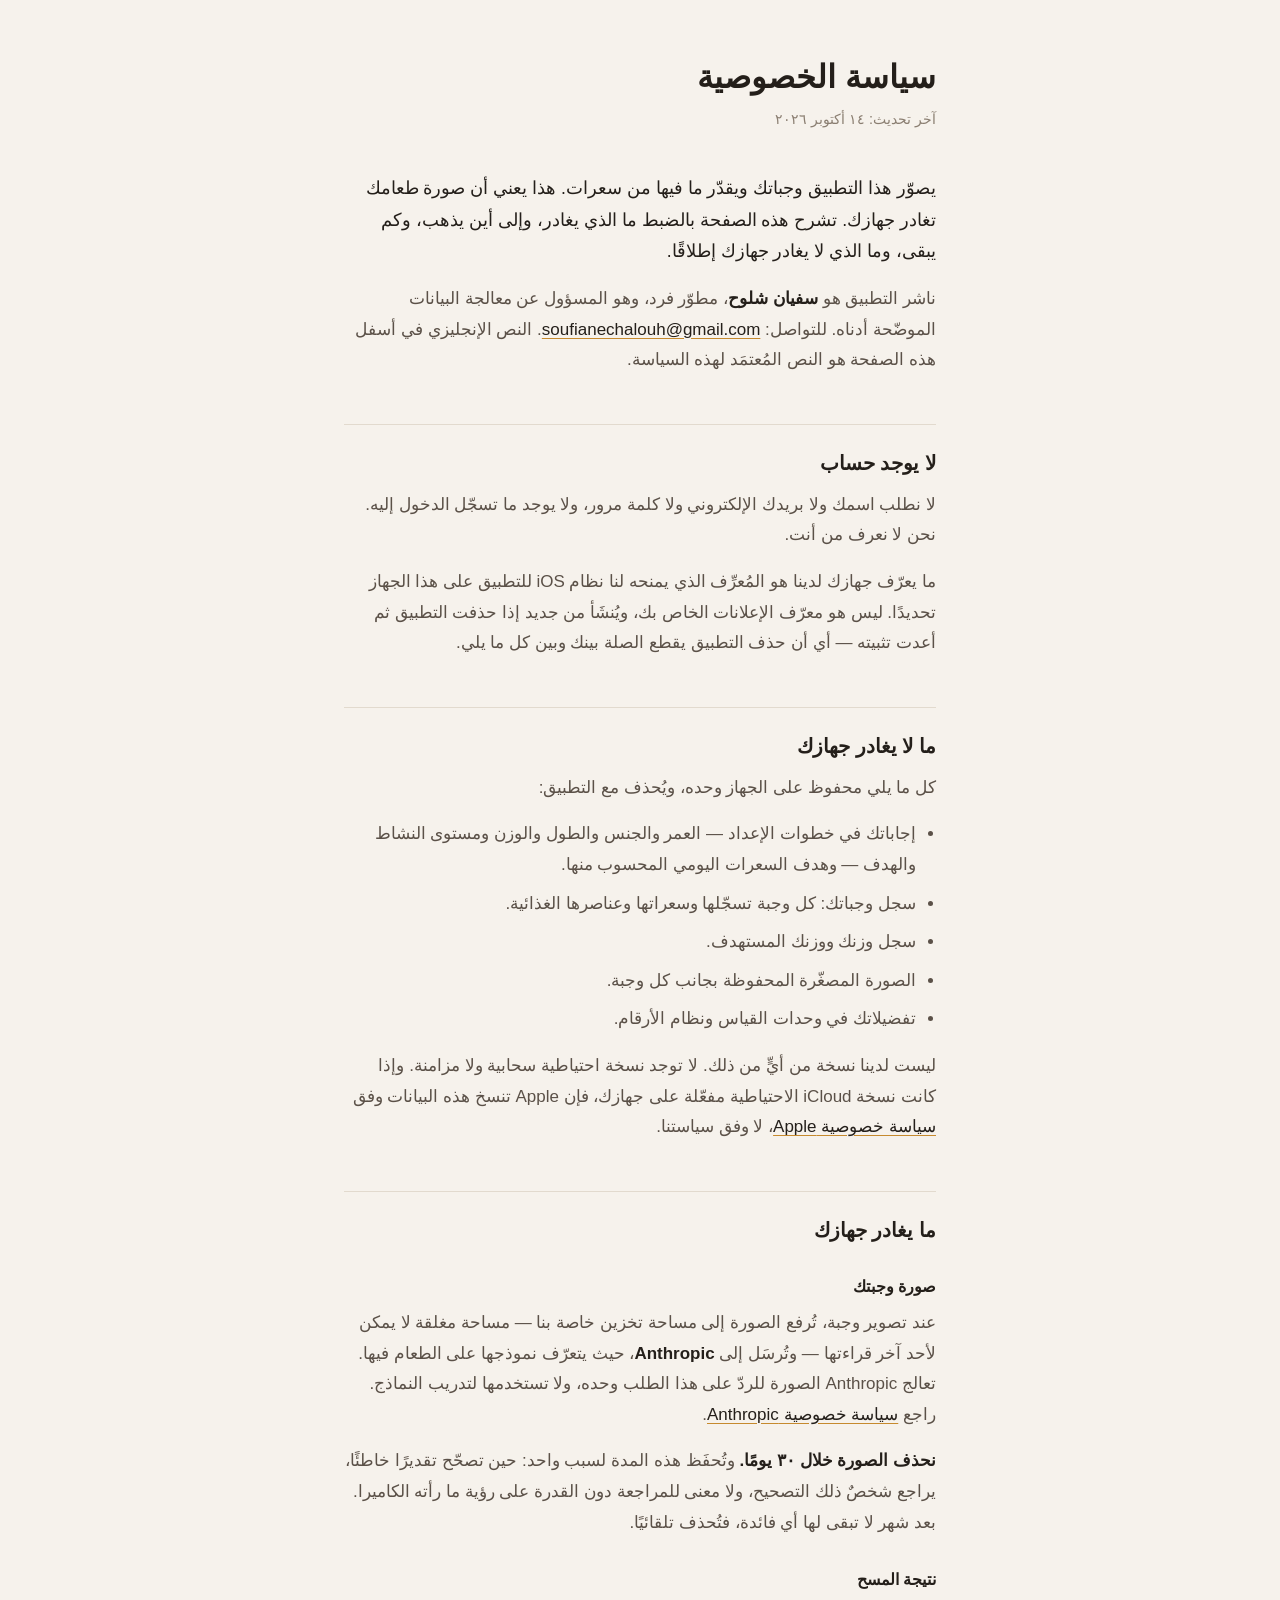
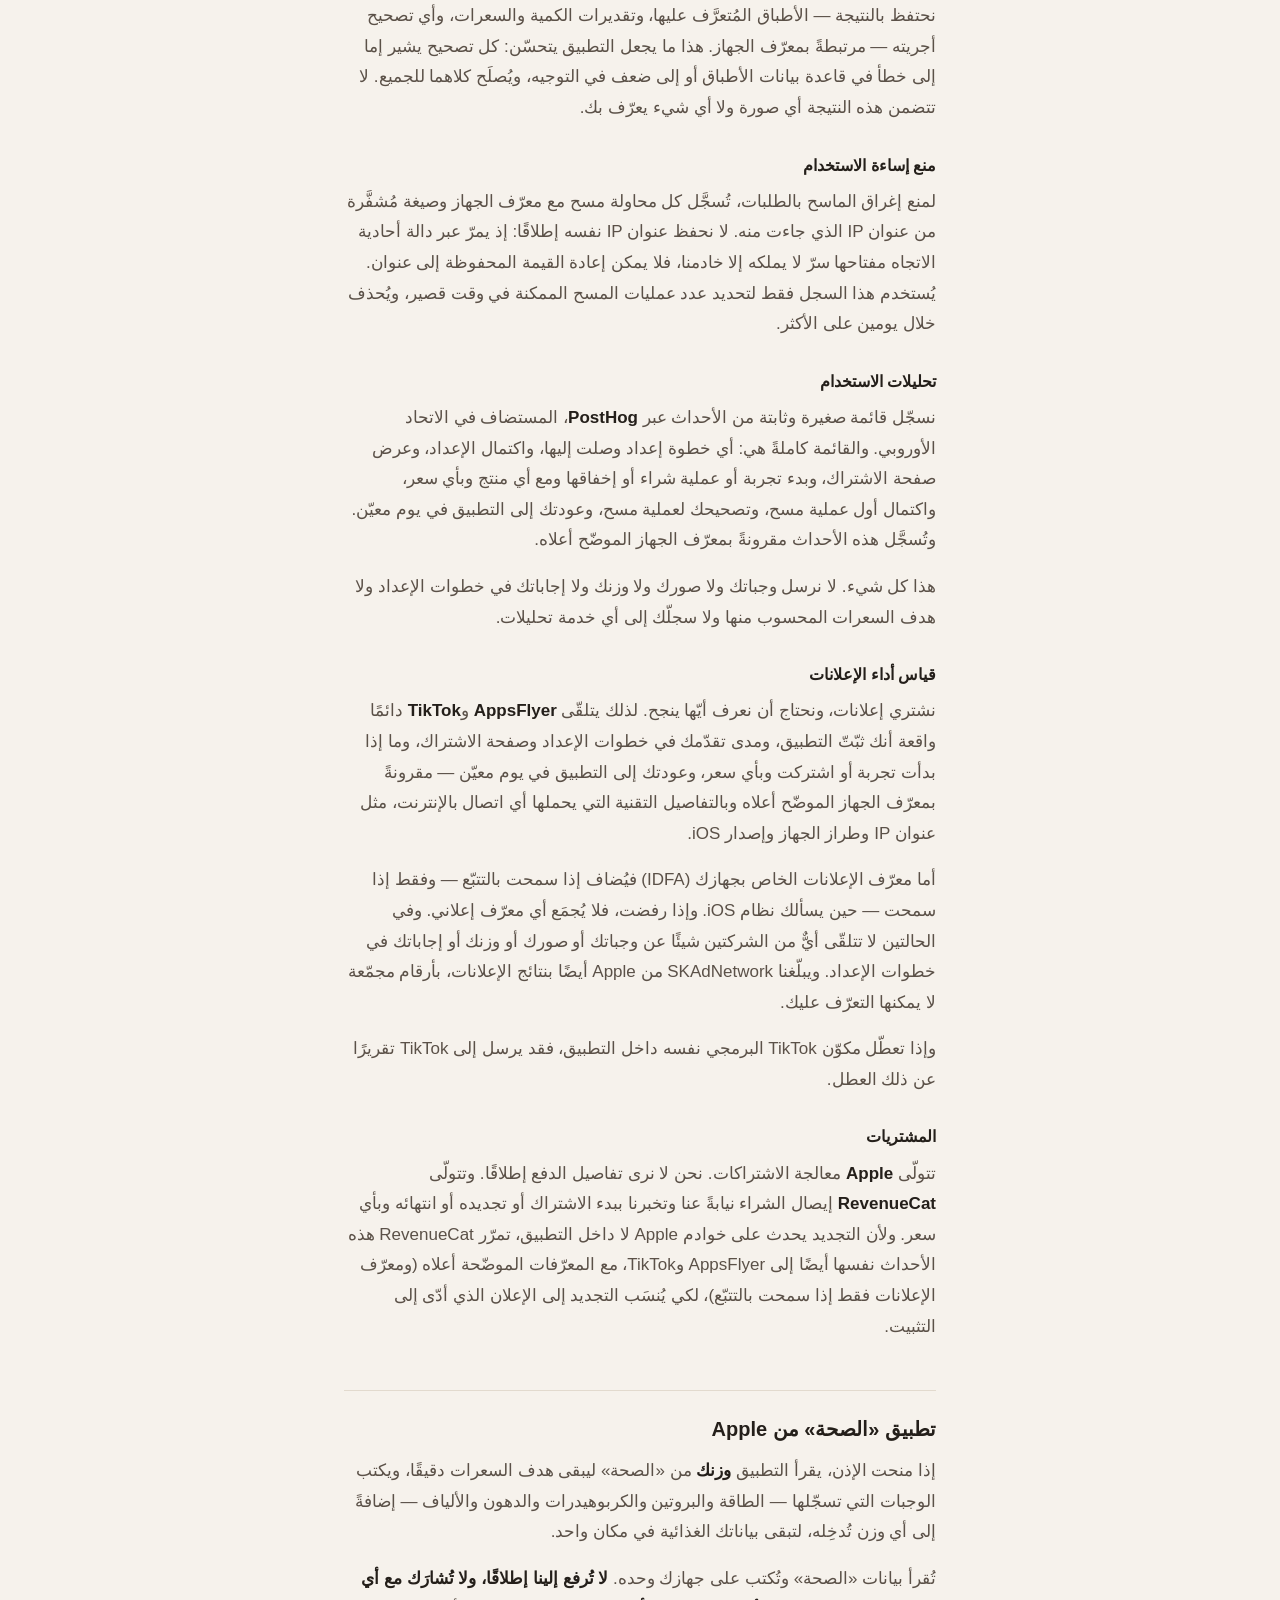
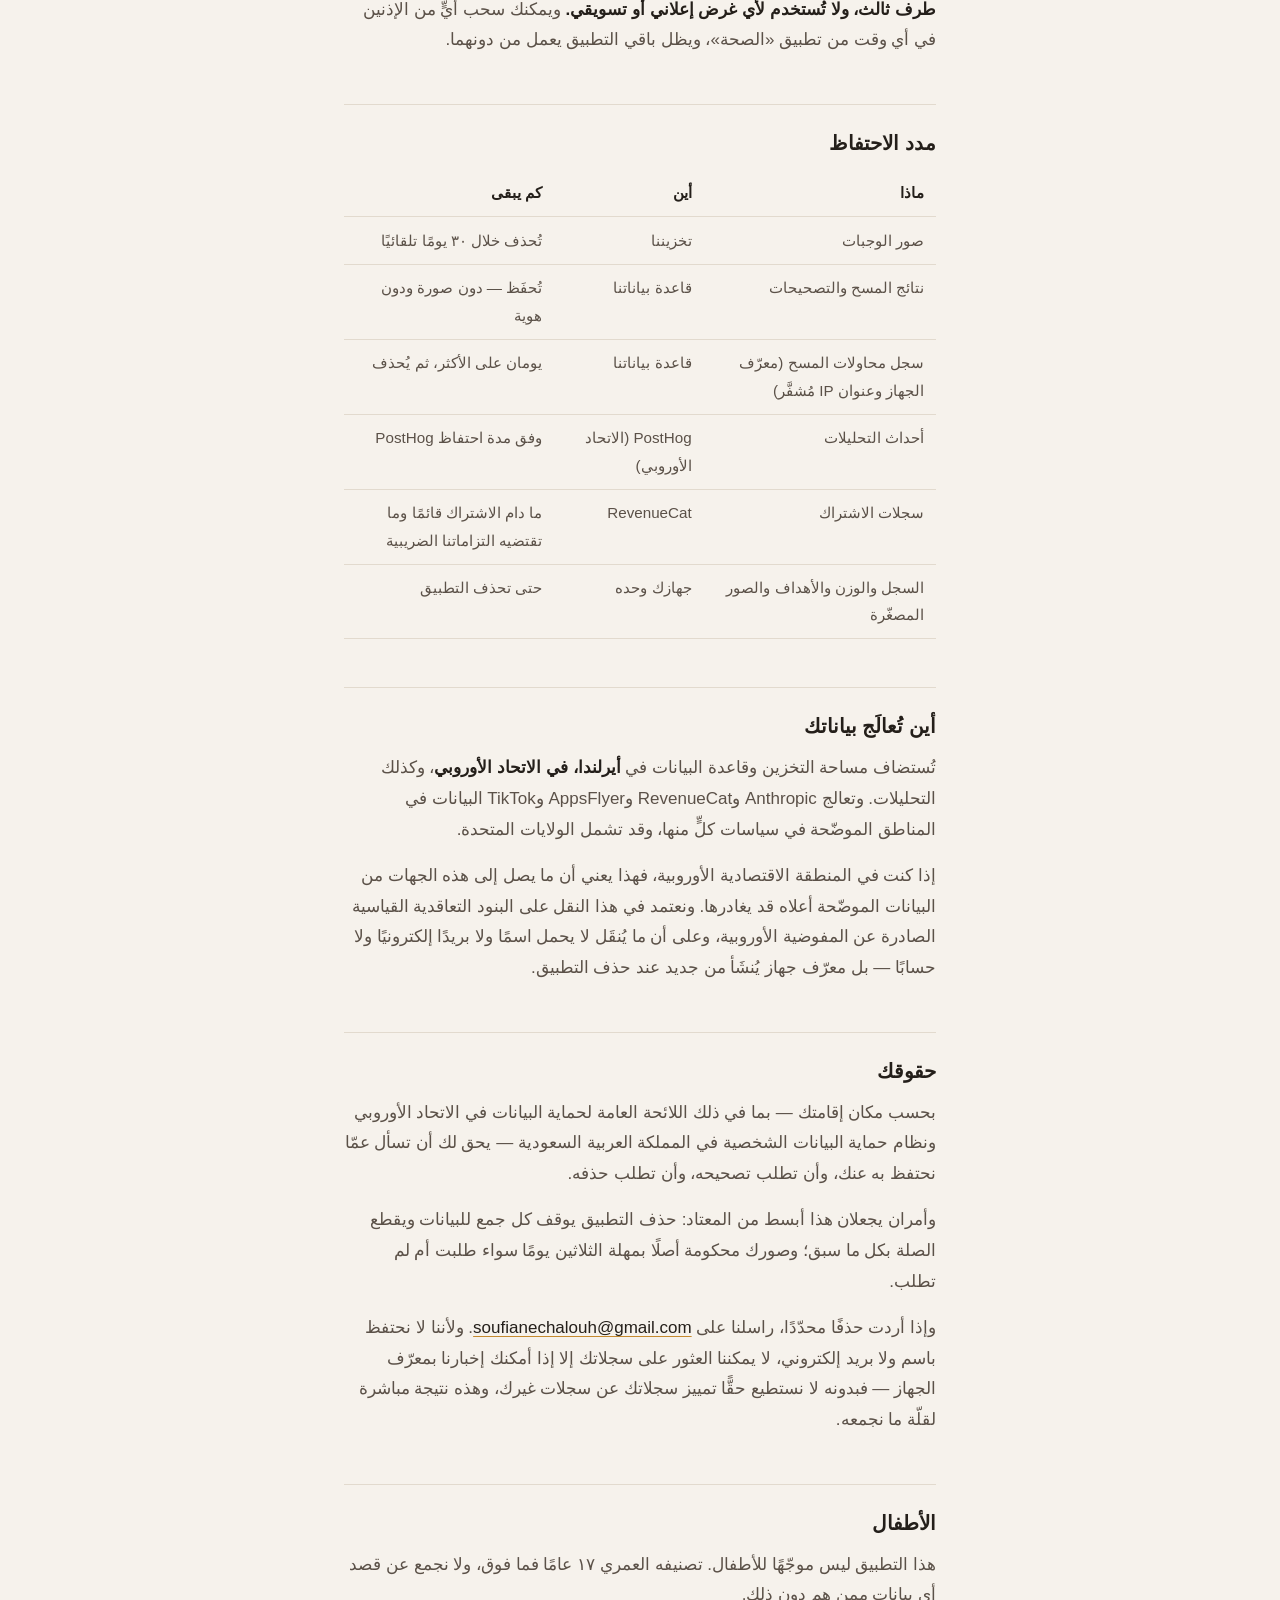
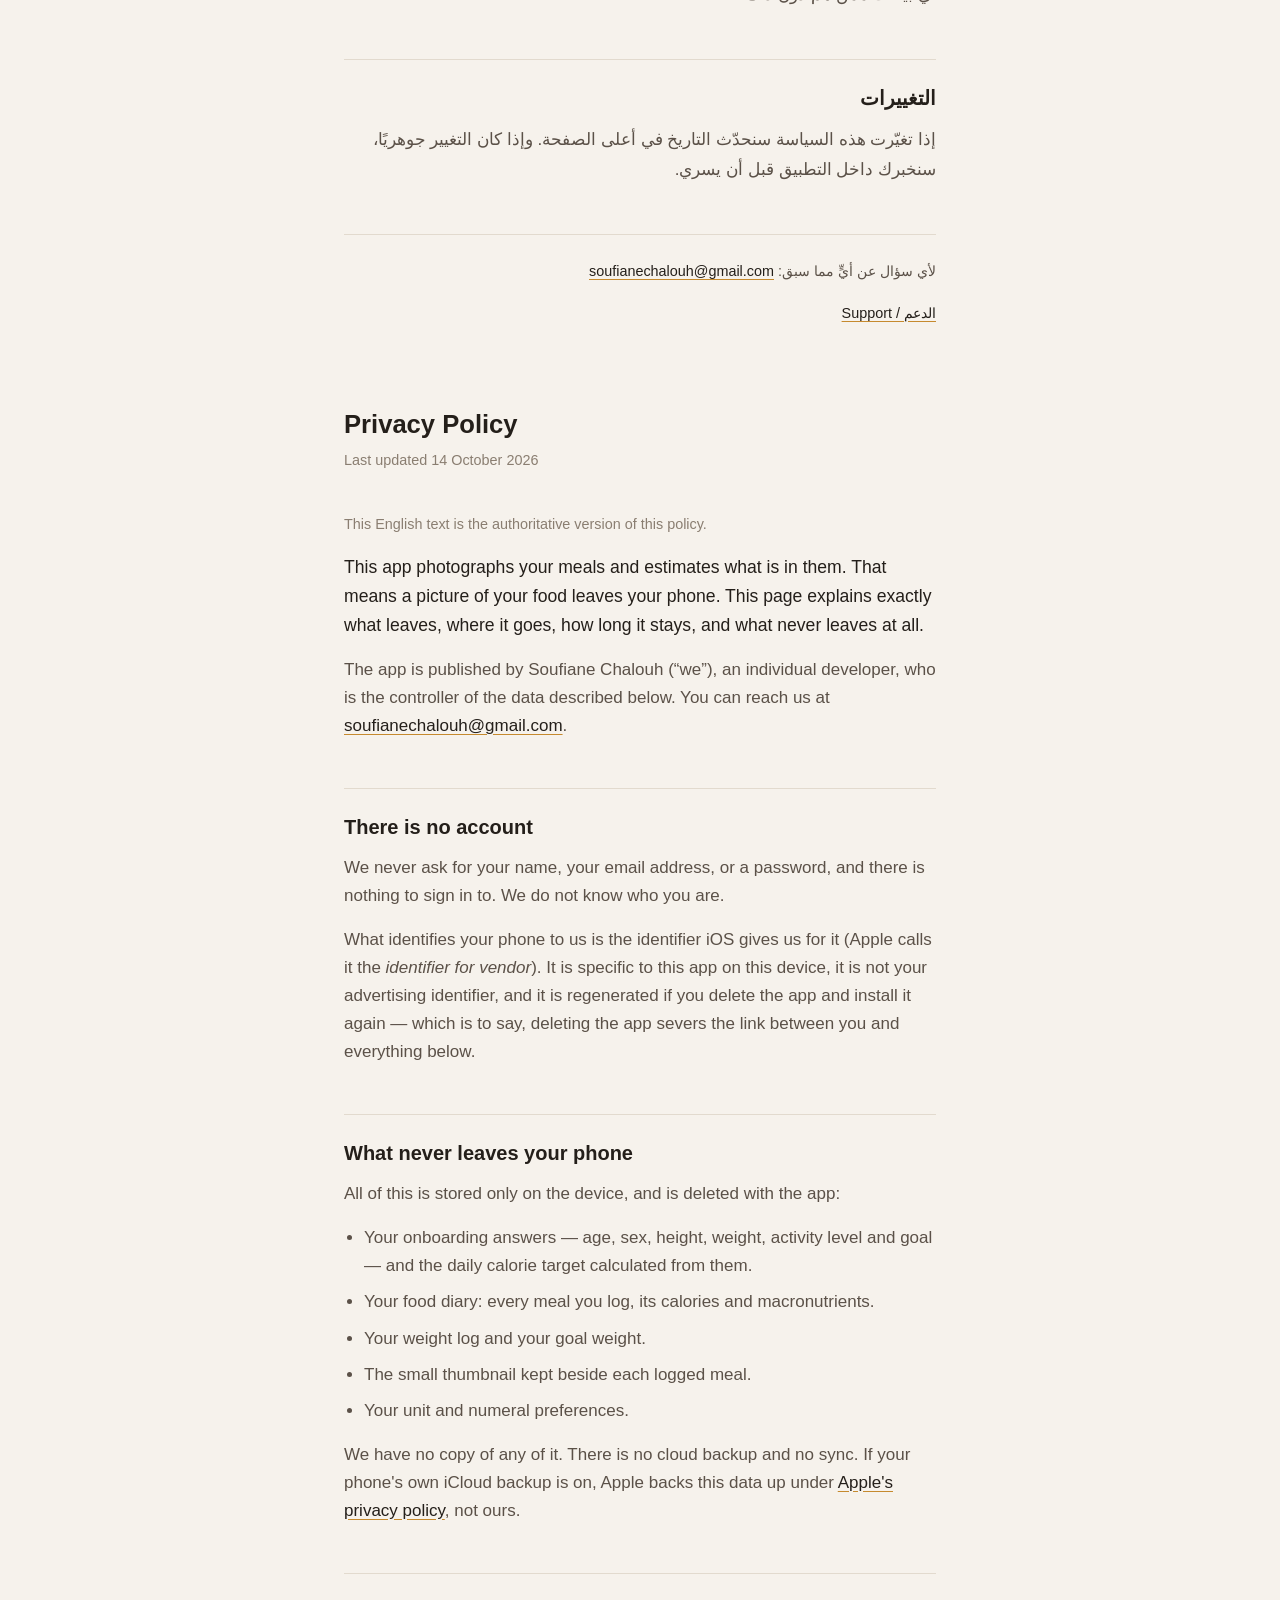
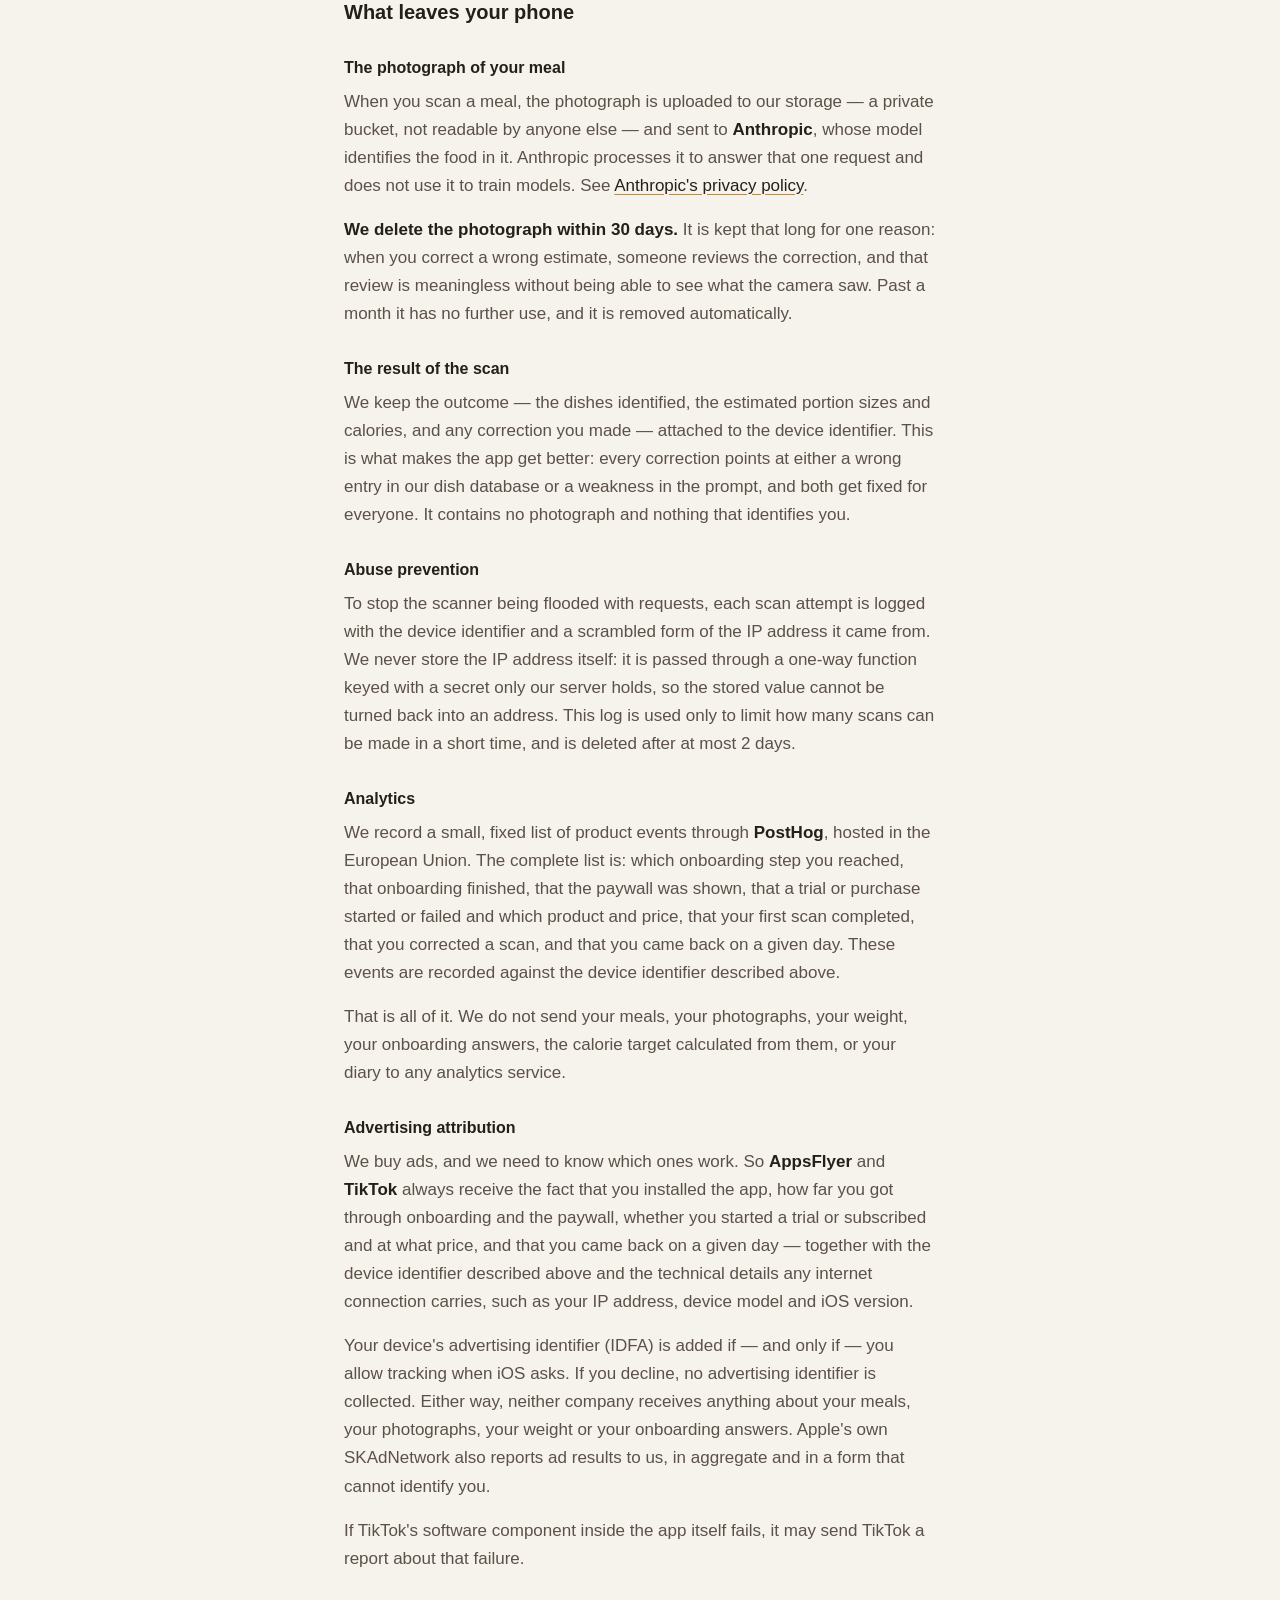
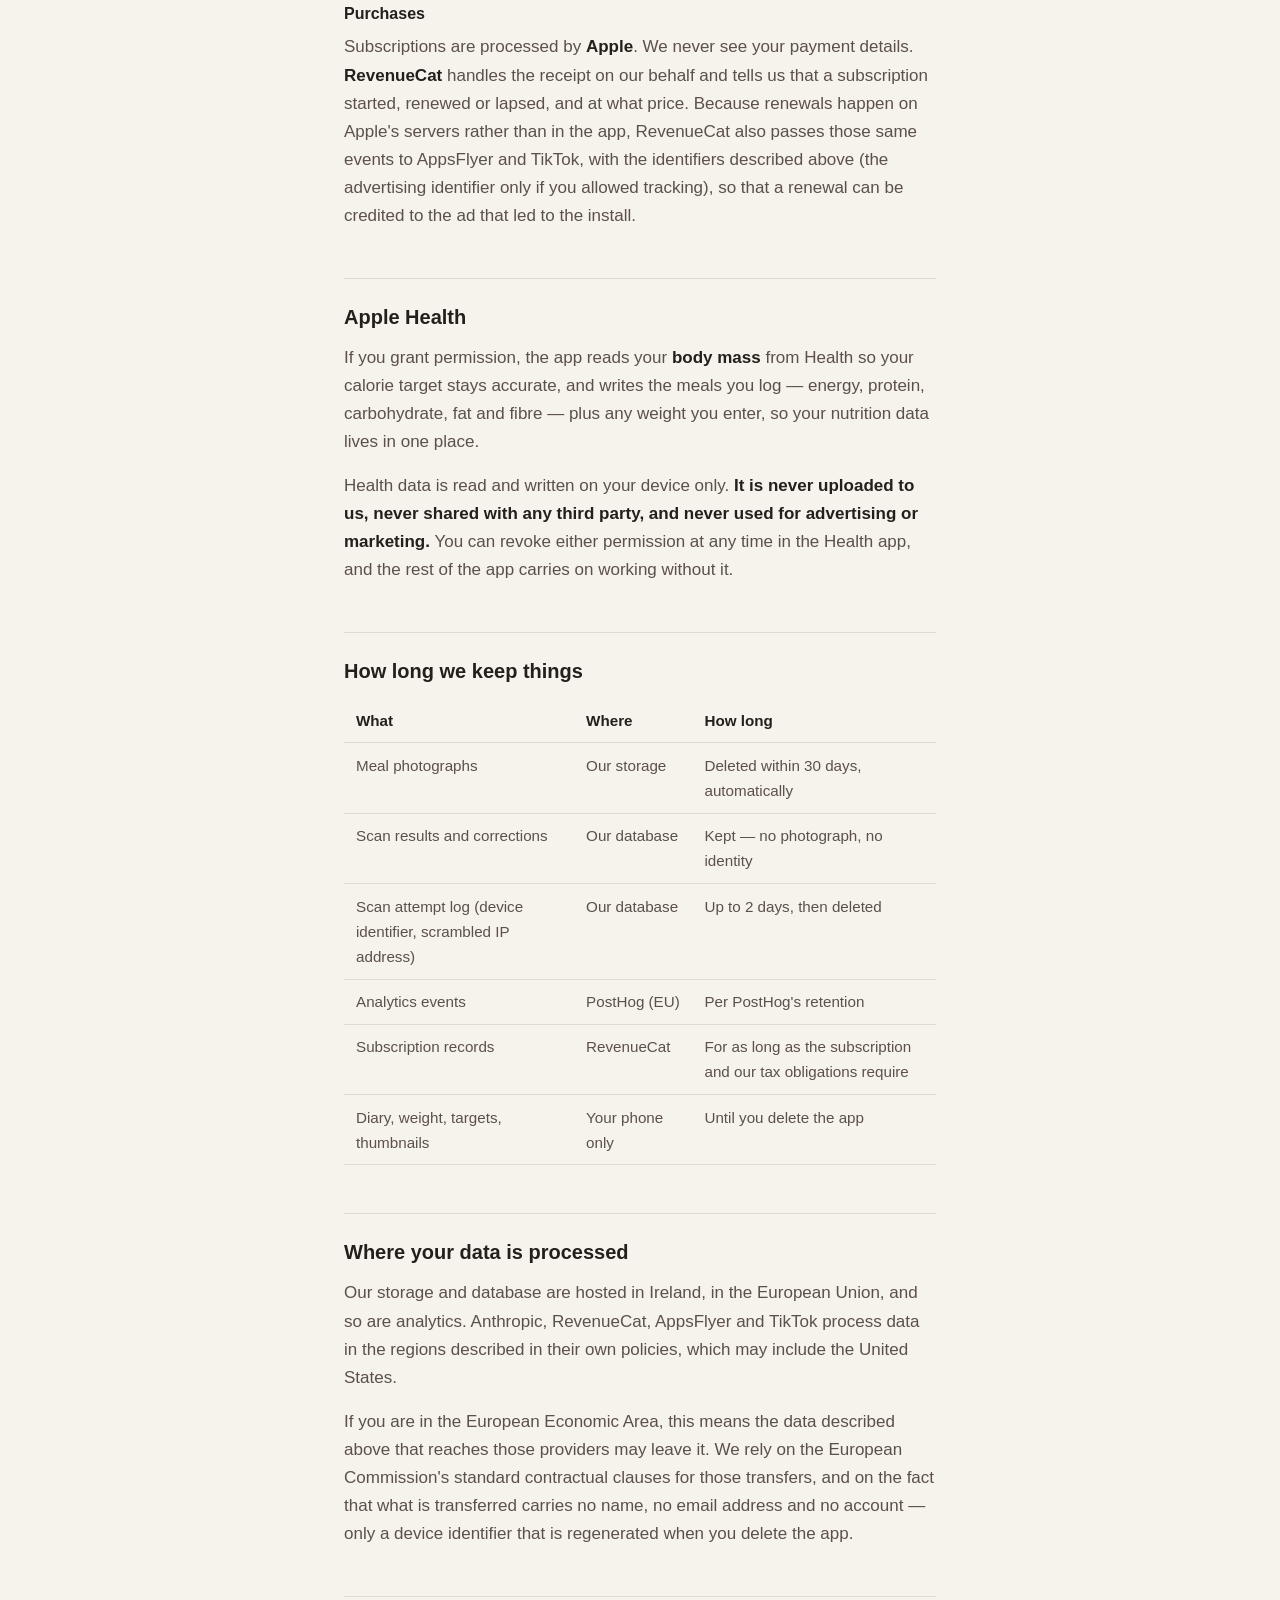
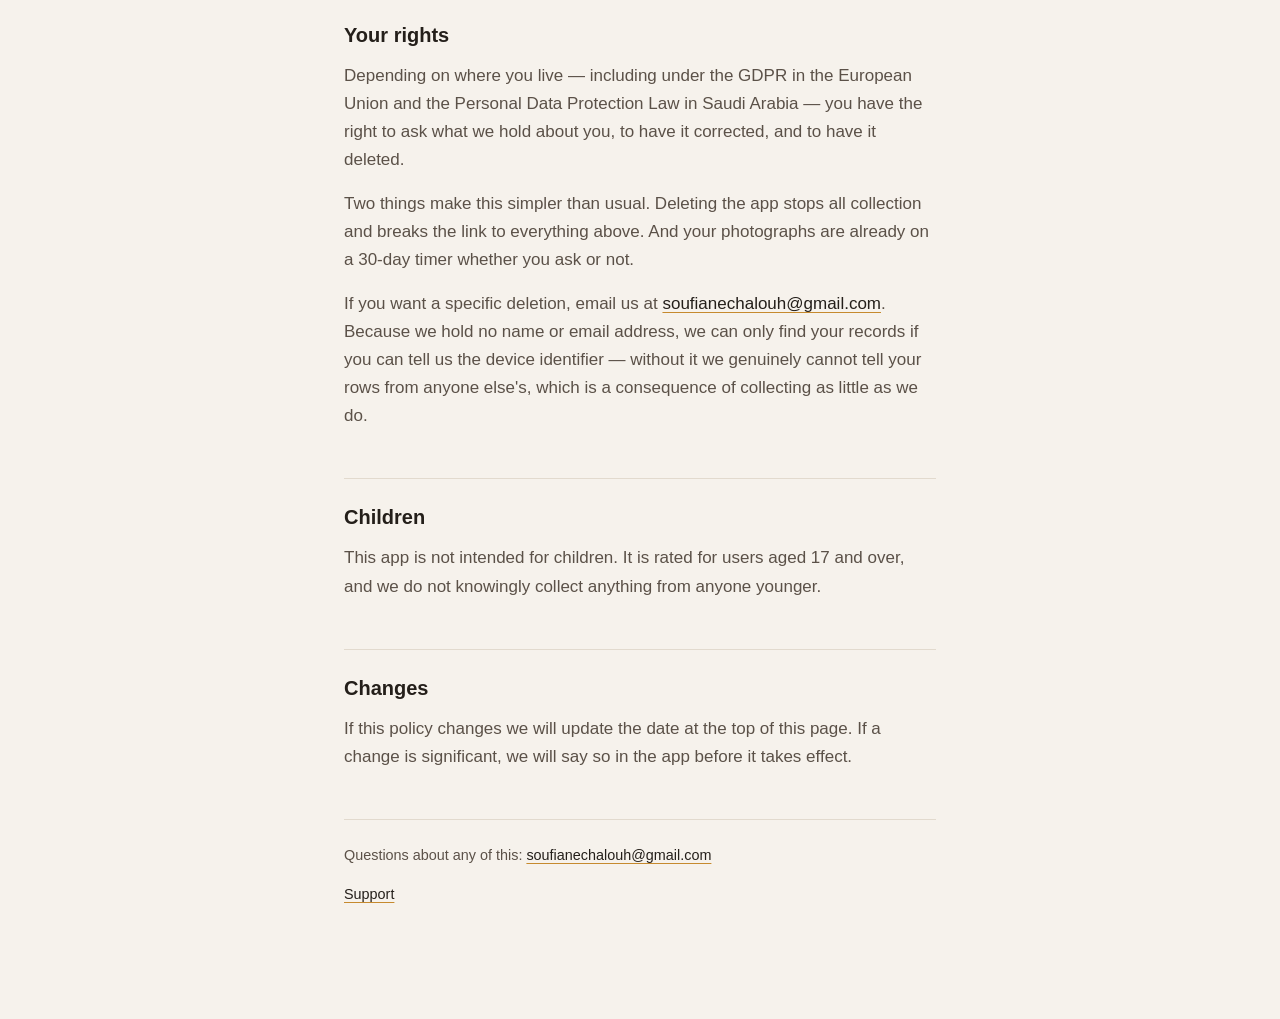
==== privacy.html @ 131a0079 "Publish the legal and support pages Generated from the app repository's docs/legal/." ====
<!doctype html>
<html lang="ar" dir="rtl">
<head>
<meta charset="utf-8">
<meta name="viewport" content="width=device-width, initial-scale=1">
<title>سياسة الخصوصية | Privacy Policy</title>
<link rel="stylesheet" href="style.css">
</head>
<body>
<main>

<h1>سياسة الخصوصية</h1>
<p class="updated">آخر تحديث: ١٤ أكتوبر ٢٠٢٦</p>

<p class="lede">يصوّر هذا التطبيق وجباتك ويقدّر ما فيها من سعرات. هذا يعني أن صورة
طعامك تغادر جهازك. تشرح هذه الصفحة بالضبط ما الذي يغادر، وإلى أين يذهب، وكم
يبقى، وما الذي لا يغادر جهازك إطلاقًا.</p>

<p>ناشر التطبيق هو <strong>سفيان شلوح</strong>، مطوّر فرد، وهو المسؤول عن
معالجة البيانات الموضّحة أدناه. للتواصل:
<a href="mailto:soufianechalouh@gmail.com">soufianechalouh@gmail.com</a>.
النص الإنجليزي في أسفل هذه الصفحة هو النص المُعتمَد لهذه السياسة.</p>

<h2>لا يوجد حساب</h2>

<p>لا نطلب اسمك ولا بريدك الإلكتروني ولا كلمة مرور، ولا يوجد ما تسجّل الدخول
إليه. نحن لا نعرف من أنت.</p>

<p>ما يعرّف جهازك لدينا هو المُعرِّف الذي يمنحه لنا نظام iOS للتطبيق على هذا
الجهاز تحديدًا. ليس هو معرّف الإعلانات الخاص بك، ويُنشَأ من جديد إذا حذفت
التطبيق ثم أعدت تثبيته — أي أن حذف التطبيق يقطع الصلة بينك وبين كل ما يلي.</p>

<h2>ما لا يغادر جهازك</h2>

<p>كل ما يلي محفوظ على الجهاز وحده، ويُحذف مع التطبيق:</p>

<ul>
  <li>إجاباتك في خطوات الإعداد — العمر والجنس والطول والوزن ومستوى النشاط
    والهدف — وهدف السعرات اليومي المحسوب منها.</li>
  <li>سجل وجباتك: كل وجبة تسجّلها وسعراتها وعناصرها الغذائية.</li>
  <li>سجل وزنك ووزنك المستهدف.</li>
  <li>الصورة المصغّرة المحفوظة بجانب كل وجبة.</li>
  <li>تفضيلاتك في وحدات القياس ونظام الأرقام.</li>
</ul>

<p>ليست لدينا نسخة من أيٍّ من ذلك. لا توجد نسخة احتياطية سحابية ولا مزامنة.
وإذا كانت نسخة iCloud الاحتياطية مفعّلة على جهازك، فإن Apple تنسخ هذه البيانات
وفق <a href="https://www.apple.com/legal/privacy/">سياسة خصوصية Apple</a>، لا
وفق سياستنا.</p>

<h2>ما يغادر جهازك</h2>

<h3>صورة وجبتك</h3>

<p>عند تصوير وجبة، تُرفع الصورة إلى مساحة تخزين خاصة بنا — مساحة مغلقة لا يمكن
لأحد آخر قراءتها — وتُرسَل إلى <strong>Anthropic</strong>، حيث يتعرّف نموذجها
على الطعام فيها. تعالج Anthropic الصورة للردّ على هذا الطلب وحده، ولا تستخدمها
لتدريب النماذج. راجع
<a href="https://www.anthropic.com/legal/privacy">سياسة خصوصية Anthropic</a>.</p>

<p><strong>نحذف الصورة خلال ٣٠ يومًا.</strong> وتُحفَظ هذه المدة لسبب واحد:
حين تصحّح تقديرًا خاطئًا، يراجع شخصٌ ذلك التصحيح، ولا معنى للمراجعة دون
القدرة على رؤية ما رأته الكاميرا. بعد شهر لا تبقى لها أي فائدة، فتُحذف
تلقائيًا.</p>

<h3>نتيجة المسح</h3>

<p>نحتفظ بالنتيجة — الأطباق المُتعرَّف عليها، وتقديرات الكمية والسعرات، وأي
تصحيح أجريته — مرتبطةً بمعرّف الجهاز. هذا ما يجعل التطبيق يتحسّن: كل تصحيح
يشير إما إلى خطأ في قاعدة بيانات الأطباق أو إلى ضعف في التوجيه، ويُصلَح
كلاهما للجميع. لا تتضمن هذه النتيجة أي صورة ولا أي شيء يعرّف بك.</p>

<h3>منع إساءة الاستخدام</h3>

<p>لمنع إغراق الماسح بالطلبات، تُسجَّل كل محاولة مسح مع معرّف الجهاز وصيغة
مُشفَّرة من عنوان IP الذي جاءت منه. لا نحفظ عنوان IP نفسه إطلاقًا: إذ يمرّ عبر
دالة أحادية الاتجاه مفتاحها سرّ لا يملكه إلا خادمنا، فلا يمكن إعادة القيمة
المحفوظة إلى عنوان. يُستخدم هذا السجل فقط لتحديد عدد عمليات المسح الممكنة في
وقت قصير، ويُحذف خلال يومين على الأكثر.</p>

<h3>تحليلات الاستخدام</h3>

<p>نسجّل قائمة صغيرة وثابتة من الأحداث عبر <strong>PostHog</strong>،
المستضاف في الاتحاد الأوروبي. والقائمة كاملةً هي: أي خطوة إعداد وصلت إليها،
واكتمال الإعداد، وعرض صفحة الاشتراك، وبدء تجربة أو عملية شراء أو إخفاقها ومع
أي منتج وبأي سعر، واكتمال أول عملية مسح، وتصحيحك لعملية مسح، وعودتك إلى
التطبيق في يوم معيّن. وتُسجَّل هذه الأحداث مقرونةً بمعرّف الجهاز الموضّح
أعلاه.</p>

<p>هذا كل شيء. لا نرسل وجباتك ولا صورك ولا وزنك ولا إجاباتك في خطوات الإعداد
ولا هدف السعرات المحسوب منها ولا سجلّك إلى أي خدمة تحليلات.</p>

<h3>قياس أداء الإعلانات</h3>

<p>نشتري إعلانات، ونحتاج أن نعرف أيّها ينجح. لذلك يتلقّى
<strong>AppsFlyer</strong> و<strong>TikTok</strong> دائمًا واقعة أنك ثبّتّ
التطبيق، ومدى تقدّمك في خطوات الإعداد وصفحة الاشتراك، وما إذا بدأت تجربة أو
اشتركت وبأي سعر، وعودتك إلى التطبيق في يوم معيّن — مقرونةً بمعرّف الجهاز
الموضّح أعلاه وبالتفاصيل التقنية التي يحملها أي اتصال بالإنترنت، مثل عنوان IP
وطراز الجهاز وإصدار iOS.</p>

<p>أما معرّف الإعلانات الخاص بجهازك (IDFA) فيُضاف إذا سمحت بالتتبّع — وفقط إذا
سمحت — حين يسألك نظام iOS. وإذا رفضت، فلا يُجمَع أي معرّف إعلاني. وفي الحالتين
لا تتلقّى أيٌّ من الشركتين شيئًا عن وجباتك أو صورك أو وزنك أو إجاباتك في خطوات
الإعداد. ويبلّغنا SKAdNetwork من Apple أيضًا بنتائج الإعلانات، بأرقام مجمّعة لا
يمكنها التعرّف عليك.</p>

<p>وإذا تعطّل مكوّن TikTok البرمجي نفسه داخل التطبيق، فقد يرسل إلى TikTok
تقريرًا عن ذلك العطل.</p>

<h3>المشتريات</h3>

<p>تتولّى <strong>Apple</strong> معالجة الاشتراكات. نحن لا نرى تفاصيل الدفع
إطلاقًا. وتتولّى <strong>RevenueCat</strong> إيصال الشراء نيابةً عنا وتخبرنا
ببدء الاشتراك أو تجديده أو انتهائه وبأي سعر. ولأن التجديد يحدث على خوادم Apple
لا داخل التطبيق، تمرّر RevenueCat هذه الأحداث نفسها أيضًا إلى AppsFlyer
وTikTok، مع المعرّفات الموضّحة أعلاه (ومعرّف الإعلانات فقط إذا سمحت بالتتبّع)،
لكي يُنسَب التجديد إلى الإعلان الذي أدّى إلى التثبيت.</p>

<h2>تطبيق «الصحة» من Apple</h2>

<p>إذا منحت الإذن، يقرأ التطبيق <strong>وزنك</strong> من «الصحة» ليبقى هدف
السعرات دقيقًا، ويكتب الوجبات التي تسجّلها — الطاقة والبروتين والكربوهيدرات
والدهون والألياف — إضافةً إلى أي وزن تُدخِله، لتبقى بياناتك الغذائية في مكان
واحد.</p>

<p>تُقرأ بيانات «الصحة» وتُكتب على جهازك وحده. <strong>لا تُرفع إلينا
إطلاقًا، ولا تُشارَك مع أي طرف ثالث، ولا تُستخدم لأي غرض إعلاني أو
تسويقي.</strong> ويمكنك سحب أيٍّ من الإذنين في أي وقت من تطبيق «الصحة»، ويظل
باقي التطبيق يعمل من دونهما.</p>

<h2>مدد الاحتفاظ</h2>

<div class="table-wrap">
<table>
  <thead><tr><th>ماذا</th><th>أين</th><th>كم يبقى</th></tr></thead>
  <tbody>
    <tr><td>صور الوجبات</td><td>تخزيننا</td><td>تُحذف خلال ٣٠ يومًا تلقائيًا</td></tr>
    <tr><td>نتائج المسح والتصحيحات</td><td>قاعدة بياناتنا</td><td>تُحفَظ — دون صورة ودون هوية</td></tr>
    <tr><td>سجل محاولات المسح (معرّف الجهاز وعنوان IP مُشفَّر)</td><td>قاعدة بياناتنا</td><td>يومان على الأكثر، ثم يُحذف</td></tr>
    <tr><td>أحداث التحليلات</td><td>PostHog (الاتحاد الأوروبي)</td><td>وفق مدة احتفاظ PostHog</td></tr>
    <tr><td>سجلات الاشتراك</td><td>RevenueCat</td><td>ما دام الاشتراك قائمًا وما تقتضيه التزاماتنا الضريبية</td></tr>
    <tr><td>السجل والوزن والأهداف والصور المصغّرة</td><td>جهازك وحده</td><td>حتى تحذف التطبيق</td></tr>
  </tbody>
</table>
</div>

<h2>أين تُعالَج بياناتك</h2>

<p>تُستضاف مساحة التخزين وقاعدة البيانات في <strong>أيرلندا، في الاتحاد
الأوروبي</strong>، وكذلك التحليلات. وتعالج Anthropic وRevenueCat وAppsFlyer
وTikTok البيانات في المناطق الموضّحة في سياسات كلٍّ منها، وقد تشمل الولايات
المتحدة.</p>

<p>إذا كنت في المنطقة الاقتصادية الأوروبية، فهذا يعني أن ما يصل إلى هذه
الجهات من البيانات الموضّحة أعلاه قد يغادرها. ونعتمد في هذا النقل على البنود التعاقدية القياسية الصادرة عن
المفوضية الأوروبية، وعلى أن ما يُنقَل لا يحمل اسمًا ولا بريدًا إلكترونيًا ولا
حسابًا — بل معرّف جهاز يُنشَأ من جديد عند حذف التطبيق.</p>

<h2>حقوقك</h2>

<p>بحسب مكان إقامتك — بما في ذلك اللائحة العامة لحماية البيانات في الاتحاد
الأوروبي ونظام حماية البيانات الشخصية في المملكة العربية السعودية — يحق لك أن
تسأل عمّا نحتفظ به عنك، وأن تطلب تصحيحه، وأن تطلب حذفه.</p>

<p>وأمران يجعلان هذا أبسط من المعتاد: حذف التطبيق يوقف كل جمع للبيانات ويقطع
الصلة بكل ما سبق؛ وصورك محكومة أصلًا بمهلة الثلاثين يومًا سواء طلبت أم لم
تطلب.</p>

<p>وإذا أردت حذفًا محدّدًا، راسلنا على
<a href="mailto:soufianechalouh@gmail.com">soufianechalouh@gmail.com</a>. ولأننا
لا نحتفظ باسم ولا بريد إلكتروني، لا يمكننا العثور على سجلاتك إلا إذا أمكنك
إخبارنا بمعرّف الجهاز — فبدونه لا نستطيع حقًّا تمييز سجلاتك عن سجلات غيرك،
وهذه نتيجة مباشرة لقلّة ما نجمعه.</p>

<h2>الأطفال</h2>

<p>هذا التطبيق ليس موجّهًا للأطفال. تصنيفه العمري ١٧ عامًا فما فوق، ولا نجمع
عن قصد أي بيانات ممن هم دون ذلك.</p>

<h2>التغييرات</h2>

<p>إذا تغيّرت هذه السياسة سنحدّث التاريخ في أعلى الصفحة. وإذا كان التغيير
جوهريًا، سنخبرك داخل التطبيق قبل أن يسري.</p>

<footer>
  <p>لأي سؤال عن أيٍّ مما سبق:
    <a href="mailto:soufianechalouh@gmail.com">soufianechalouh@gmail.com</a></p>
  <p><a href="support.html">الدعم / Support</a></p>
</footer>

<!-- English — the authoritative text -->
<section class="en" lang="en" dir="ltr">

<h1>Privacy Policy</h1>
<p class="updated">Last updated 14 October 2026</p>
<p class="authority">This English text is the authoritative version of this policy.</p>

<p class="lede">This app photographs your meals and estimates what is in them. That
means a picture of your food leaves your phone. This page explains exactly what
leaves, where it goes, how long it stays, and what never leaves at all.</p>

<p>The app is published by Soufiane Chalouh (&ldquo;we&rdquo;), an individual
developer, who is the controller of the data described below. You can reach us
at <a href="mailto:soufianechalouh@gmail.com">soufianechalouh@gmail.com</a>.</p>

<h2>There is no account</h2>

<p>We never ask for your name, your email address, or a password, and there is
nothing to sign in to. We do not know who you are.</p>

<p>What identifies your phone to us is the identifier iOS gives us for it
(Apple calls it the <em>identifier for vendor</em>). It is specific to this app
on this device, it is not your advertising identifier, and it is regenerated if
you delete the app and install it again — which is to say, deleting the app
severs the link between you and everything below.</p>

<h2>What never leaves your phone</h2>

<p>All of this is stored only on the device, and is deleted with the app:</p>

<ul>
  <li>Your onboarding answers — age, sex, height, weight, activity level and
    goal — and the daily calorie target calculated from them.</li>
  <li>Your food diary: every meal you log, its calories and macronutrients.</li>
  <li>Your weight log and your goal weight.</li>
  <li>The small thumbnail kept beside each logged meal.</li>
  <li>Your unit and numeral preferences.</li>
</ul>

<p>We have no copy of any of it. There is no cloud backup and no sync. If your
phone's own iCloud backup is on, Apple backs this data up under
<a href="https://www.apple.com/legal/privacy/">Apple's privacy policy</a>, not
ours.</p>

<h2>What leaves your phone</h2>

<h3>The photograph of your meal</h3>

<p>When you scan a meal, the photograph is uploaded to our storage — a private
bucket, not readable by anyone else — and sent to <strong>Anthropic</strong>,
whose model identifies the food in it. Anthropic processes it to answer that one
request and does not use it to train models. See
<a href="https://www.anthropic.com/legal/privacy">Anthropic's privacy
policy</a>.</p>

<p><strong>We delete the photograph within 30 days.</strong> It is kept that long
for one reason: when you correct a wrong estimate, someone reviews the correction,
and that review is meaningless without being able to see what the camera saw. Past
a month it has no further use, and it is removed automatically.</p>

<h3>The result of the scan</h3>

<p>We keep the outcome — the dishes identified, the estimated portion sizes and
calories, and any correction you made — attached to the device identifier. This
is what makes the app get better: every correction points at either a wrong entry
in our dish database or a weakness in the prompt, and both get fixed for everyone.
It contains no photograph and nothing that identifies you.</p>

<h3>Abuse prevention</h3>

<p>To stop the scanner being flooded with requests, each scan attempt is logged
with the device identifier and a scrambled form of the IP address it came from.
We never store the IP address itself: it is passed through a one-way function
keyed with a secret only our server holds, so the stored value cannot be turned
back into an address. This log is used only to limit how many scans can be made
in a short time, and is deleted after at most 2 days.</p>

<h3>Analytics</h3>

<p>We record a small, fixed list of product events through
<strong>PostHog</strong>, hosted in the European Union. The complete list is:
which onboarding step you reached, that onboarding finished, that the paywall
was shown, that a trial or purchase started or failed and which product and
price, that your first scan completed, that you corrected a scan, and that you
came back on a given day. These events are recorded against the device
identifier described above.</p>

<p>That is all of it. We do not send your meals, your photographs, your weight,
your onboarding answers, the calorie target calculated from them, or your diary
to any analytics service.</p>

<h3>Advertising attribution</h3>

<p>We buy ads, and we need to know which ones work. So <strong>AppsFlyer</strong>
and <strong>TikTok</strong> always receive the fact that you installed the app,
how far you got through onboarding and the paywall, whether you started a trial
or subscribed and at what price, and that you came back on a given day —
together with the device identifier described above and the technical details
any internet connection carries, such as your IP address, device model and iOS
version.</p>

<p>Your device's advertising identifier (IDFA) is added if — and only if — you
allow tracking when iOS asks. If you decline, no advertising identifier is
collected. Either way, neither company receives anything about your meals, your
photographs, your weight or your onboarding answers. Apple's own SKAdNetwork
also reports ad results to us, in aggregate and in a form that cannot identify
you.</p>

<p>If TikTok's software component inside the app itself fails, it may send
TikTok a report about that failure.</p>

<h3>Purchases</h3>

<p>Subscriptions are processed by <strong>Apple</strong>. We never see your
payment details. <strong>RevenueCat</strong> handles the receipt on our behalf
and tells us that a subscription started, renewed or lapsed, and at what price.
Because renewals happen on Apple's servers rather than in the app, RevenueCat
also passes those same events to AppsFlyer and TikTok, with the identifiers
described above (the advertising identifier only if you allowed tracking), so
that a renewal can be credited to the ad that led to the install.</p>

<h2>Apple Health</h2>

<p>If you grant permission, the app reads your <strong>body mass</strong> from
Health so your calorie target stays accurate, and writes the meals you log —
energy, protein, carbohydrate, fat and fibre — plus any weight you enter, so
your nutrition data lives in one place.</p>

<p>Health data is read and written on your device only. <strong>It is never
uploaded to us, never shared with any third party, and never used for
advertising or marketing.</strong> You can revoke either permission at any time
in the Health app, and the rest of the app carries on working without it.</p>

<h2>How long we keep things</h2>

<div class="table-wrap">
<table>
  <thead><tr><th>What</th><th>Where</th><th>How long</th></tr></thead>
  <tbody>
    <tr><td>Meal photographs</td><td>Our storage</td><td>Deleted within 30 days, automatically</td></tr>
    <tr><td>Scan results and corrections</td><td>Our database</td><td>Kept — no photograph, no identity</td></tr>
    <tr><td>Scan attempt log (device identifier, scrambled IP address)</td><td>Our database</td><td>Up to 2 days, then deleted</td></tr>
    <tr><td>Analytics events</td><td>PostHog (EU)</td><td>Per PostHog's retention</td></tr>
    <tr><td>Subscription records</td><td>RevenueCat</td><td>For as long as the subscription and our tax obligations require</td></tr>
    <tr><td>Diary, weight, targets, thumbnails</td><td>Your phone only</td><td>Until you delete the app</td></tr>
  </tbody>
</table>
</div>

<h2>Where your data is processed</h2>

<p>Our storage and database are hosted in Ireland, in the European Union, and
so are analytics. Anthropic, RevenueCat, AppsFlyer and TikTok process data in
the regions described in their own policies, which may include the United
States.</p>

<p>If you are in the European Economic Area, this means the data described
above that reaches those providers may leave it. We rely on the European Commission's standard contractual clauses
for those transfers, and on the fact that what is transferred carries no name,
no email address and no account — only a device identifier that is regenerated
when you delete the app.</p>

<h2>Your rights</h2>

<p>Depending on where you live — including under the GDPR in the European Union
and the Personal Data Protection Law in Saudi Arabia — you have the right to ask
what we hold about you, to have it corrected, and to have it deleted.</p>

<p>Two things make this simpler than usual. Deleting the app stops all
collection and breaks the link to everything above. And your photographs are
already on a 30-day timer whether you ask or not.</p>

<p>If you want a specific deletion, email us at
<a href="mailto:soufianechalouh@gmail.com">soufianechalouh@gmail.com</a>.
Because we hold no name or email address, we can only find your records if you
can tell us the device identifier — without it we genuinely cannot tell your
rows from anyone else's, which is a consequence of collecting as little as we
do.</p>

<h2>Children</h2>

<p>This app is not intended for children. It is rated for users aged 17 and
over, and we do not knowingly collect anything from anyone younger.</p>

<h2>Changes</h2>

<p>If this policy changes we will update the date at the top of this page. If a
change is significant, we will say so in the app before it takes effect.</p>

<footer>
  <p>Questions about any of this:
    <a href="mailto:soufianechalouh@gmail.com">soufianechalouh@gmail.com</a></p>
  <p><a href="support.html">Support</a></p>
</footer>

</section>

</main>
</body>
</html>
---- style.css ----
/* Shared by the three pages of the legal/support site.

Warm paper and warm ink, one saffron accent — the app's own palette, so a
user who taps a link on the paywall does not land somewhere that looks like
a different company's website. */

:root {
  color-scheme: light dark;
  --paper: #F6F2EC; --line: #E2DACE;
  --ink: #241F1A; --ink2: #5B5148; --ink3: #8A7E71; --gold: #C68A2E;
}
@media (prefers-color-scheme: dark) {
  :root {
    --paper: #17130F; --line: #332B22;
    --ink: #F7F2EA; --ink2: #BCB1A2; --ink3: #8A7E71; --gold: #E0A93F;
  }
}
* { box-sizing: border-box; }
body {
  margin: 0; background: var(--paper); color: var(--ink);
  font: 17px/1.8 -apple-system, "SF Arabic", BlinkMacSystemFont, "Segoe UI", Roboto, sans-serif;
  -webkit-text-size-adjust: 100%;
}
main { max-width: 40rem; margin: 0 auto; padding: 3.5rem 1.5rem 6rem; }
h1 { font-size: 2rem; line-height: 1.35; margin: 0 0 .5rem; text-wrap: balance; }
h2 {
  font-size: 1.25rem; line-height: 1.45; margin: 3rem 0 .75rem;
  padding-top: 1.5rem; border-top: 1px solid var(--line); text-wrap: balance;
}
h3 { font-size: 1rem; margin: 1.75rem 0 .4rem; }
p, li { color: var(--ink2); }
p { margin: 0 0 1rem; }
ul { margin: 0 0 1rem; padding-inline-start: 1.25rem; }
li { margin-bottom: .5rem; }
strong { color: var(--ink); font-weight: 600; }
a { color: var(--ink); text-decoration-color: var(--gold); text-underline-offset: 3px; }
.updated { color: var(--ink3); font-size: .9rem; margin-bottom: 2.5rem; }
.lede { color: var(--ink); font-size: 1.1rem; }
.table-wrap { overflow-x: auto; margin: 0 0 1rem; }
table { border-collapse: collapse; width: 100%; font-size: .95rem; }
th, td { text-align: start; padding: .6rem .75rem; border-bottom: 1px solid var(--line); vertical-align: top; }
th { color: var(--ink); font-weight: 600; }
td { color: var(--ink2); }
/* The English half is the authoritative text, so it is a peer of the
   Arabic rather than an appendix to it — same type, same rhythm, only the
   direction flips. */
.en { direction: ltr; text-align: left; line-height: 1.65; margin-top: 5rem; }
.en h1 { font-size: 1.6rem; }
.authority { color: var(--ink3); font-size: .9rem; }
footer { margin-top: 3rem; padding-top: 1.5rem; border-top: 1px solid var(--line); color: var(--ink3); font-size: .9rem; }
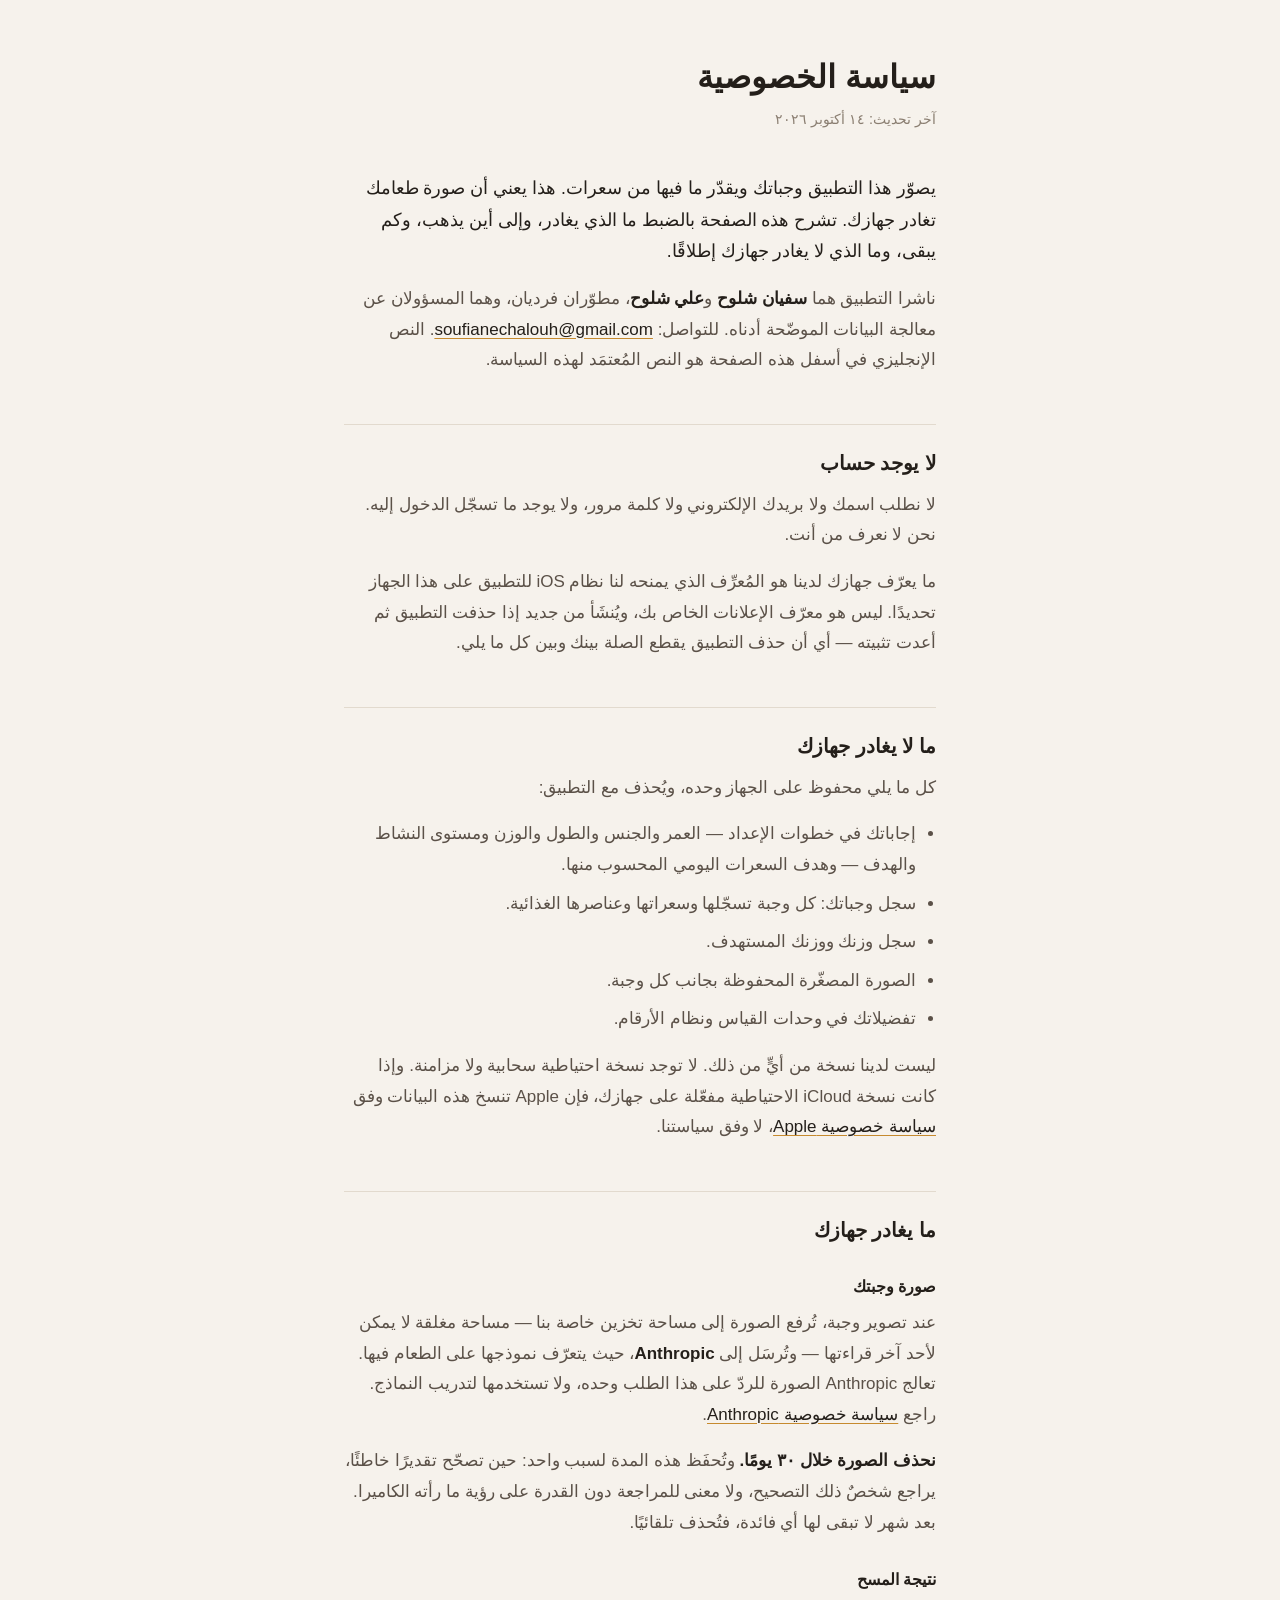
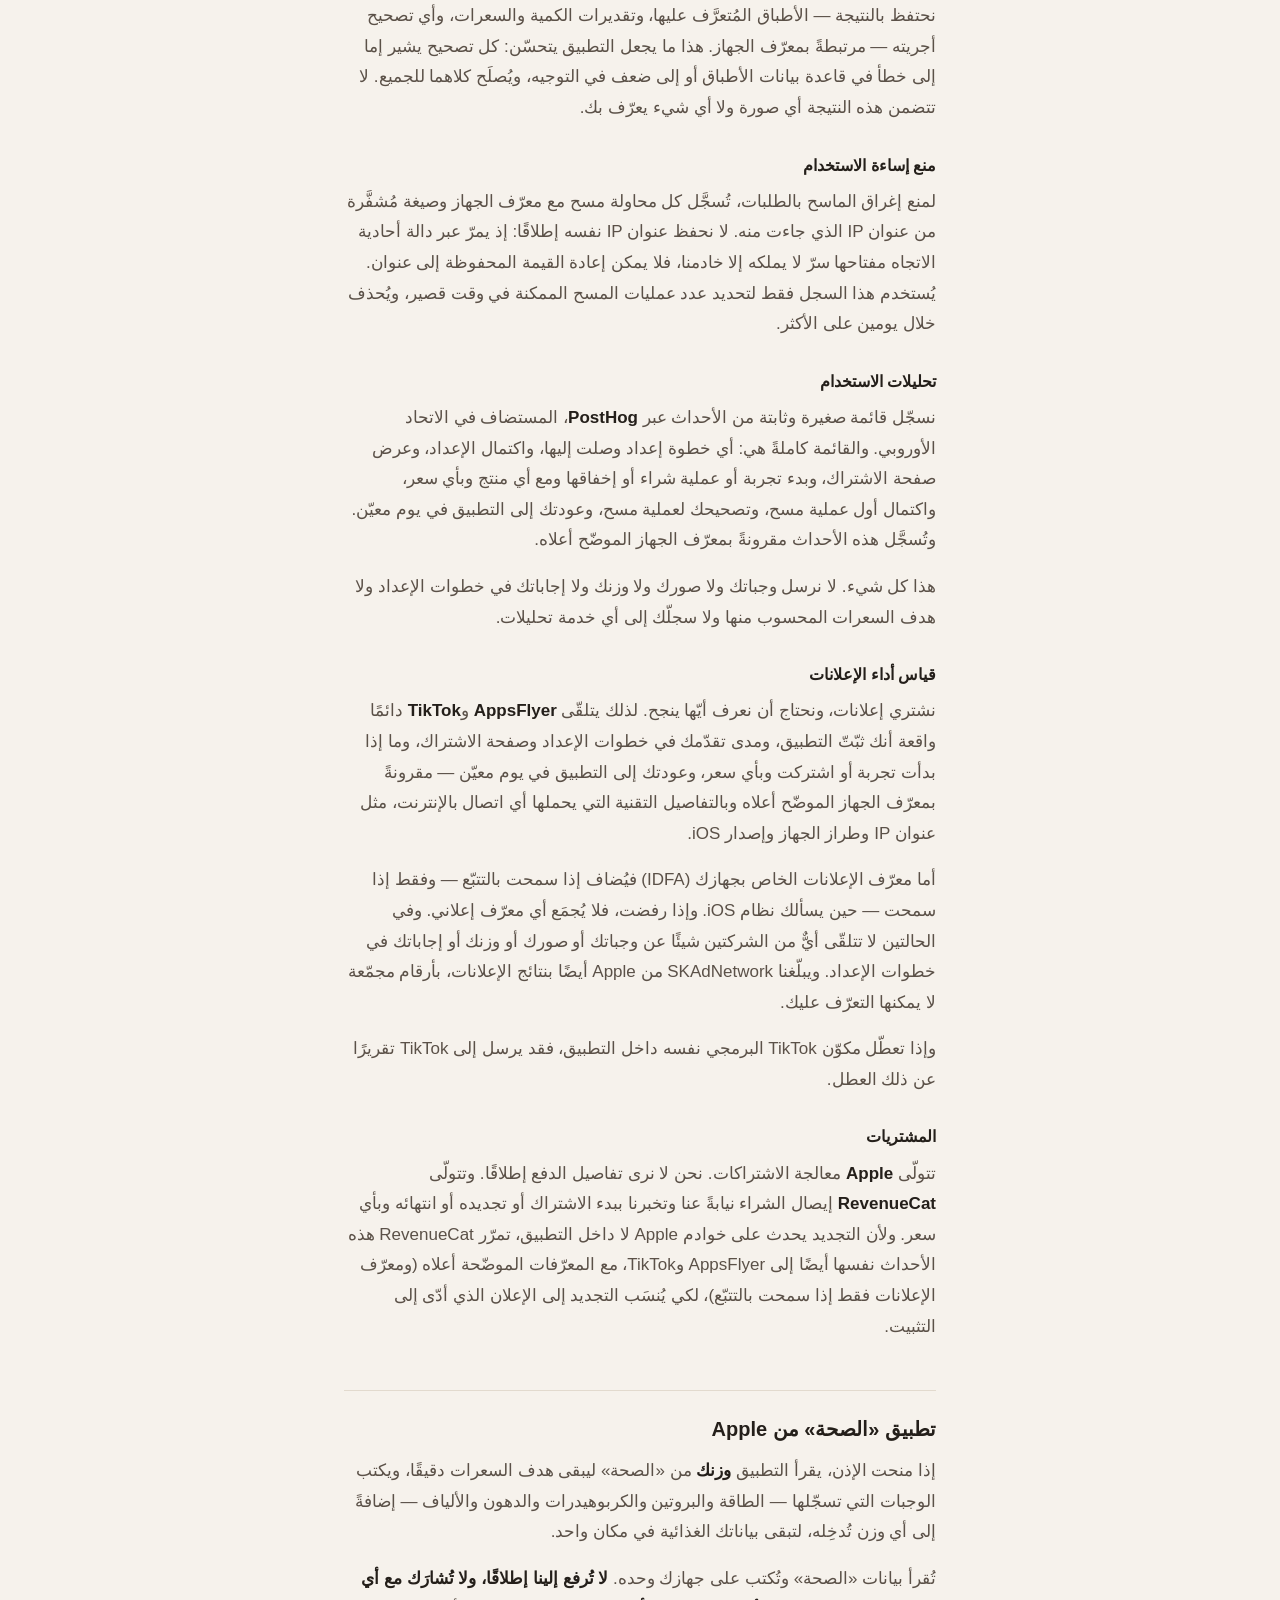
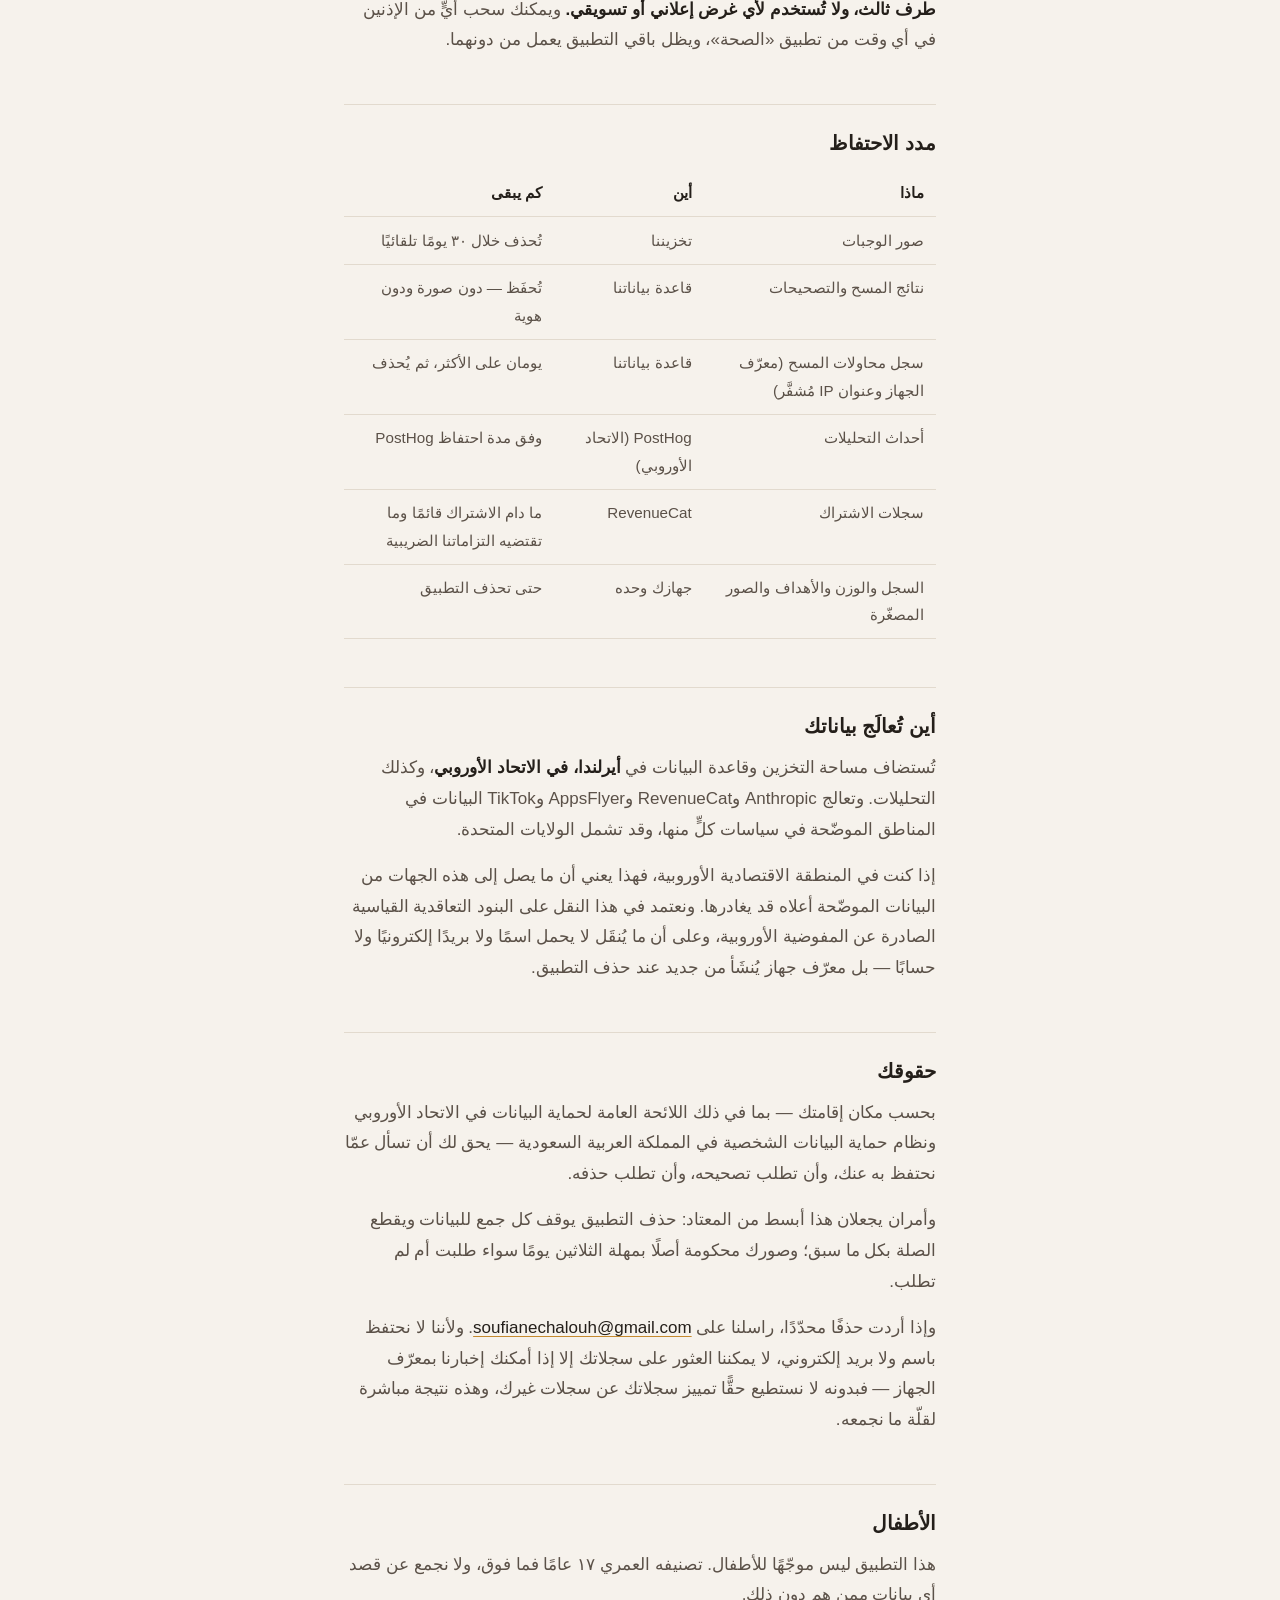
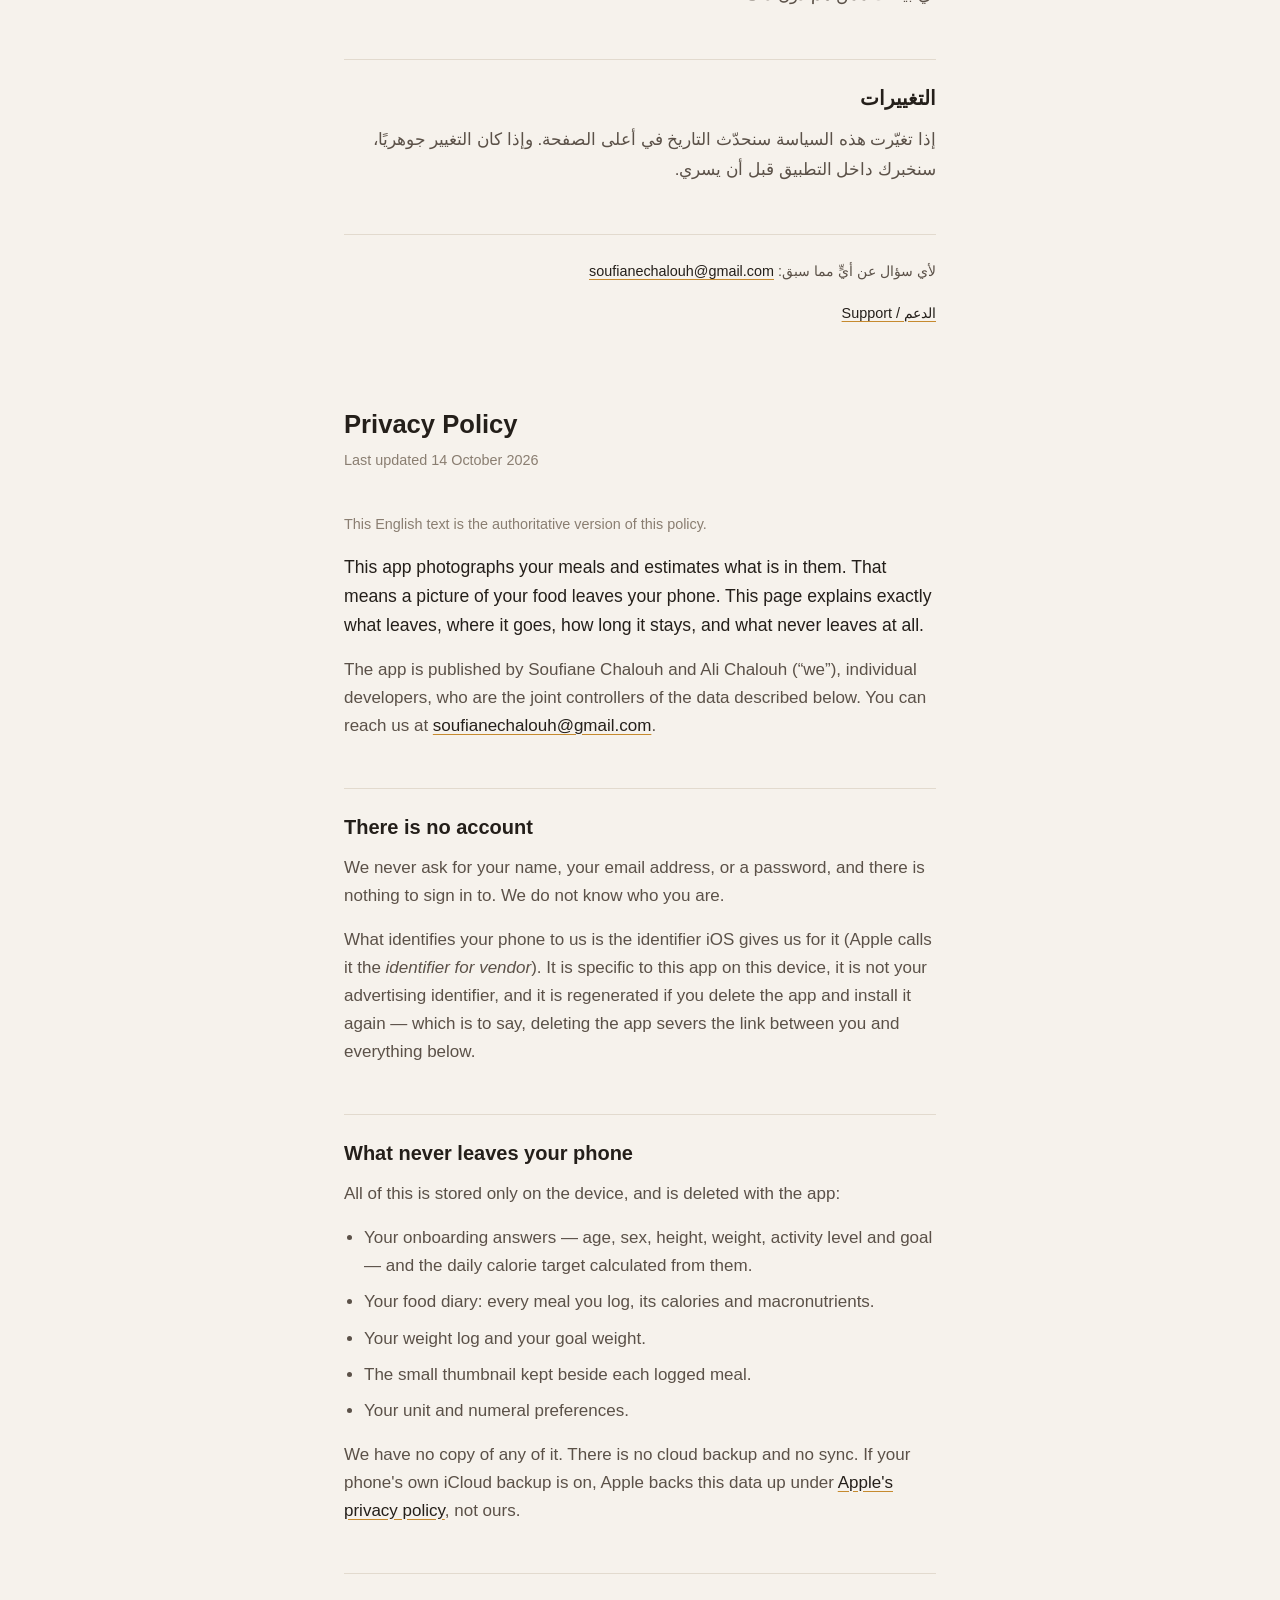
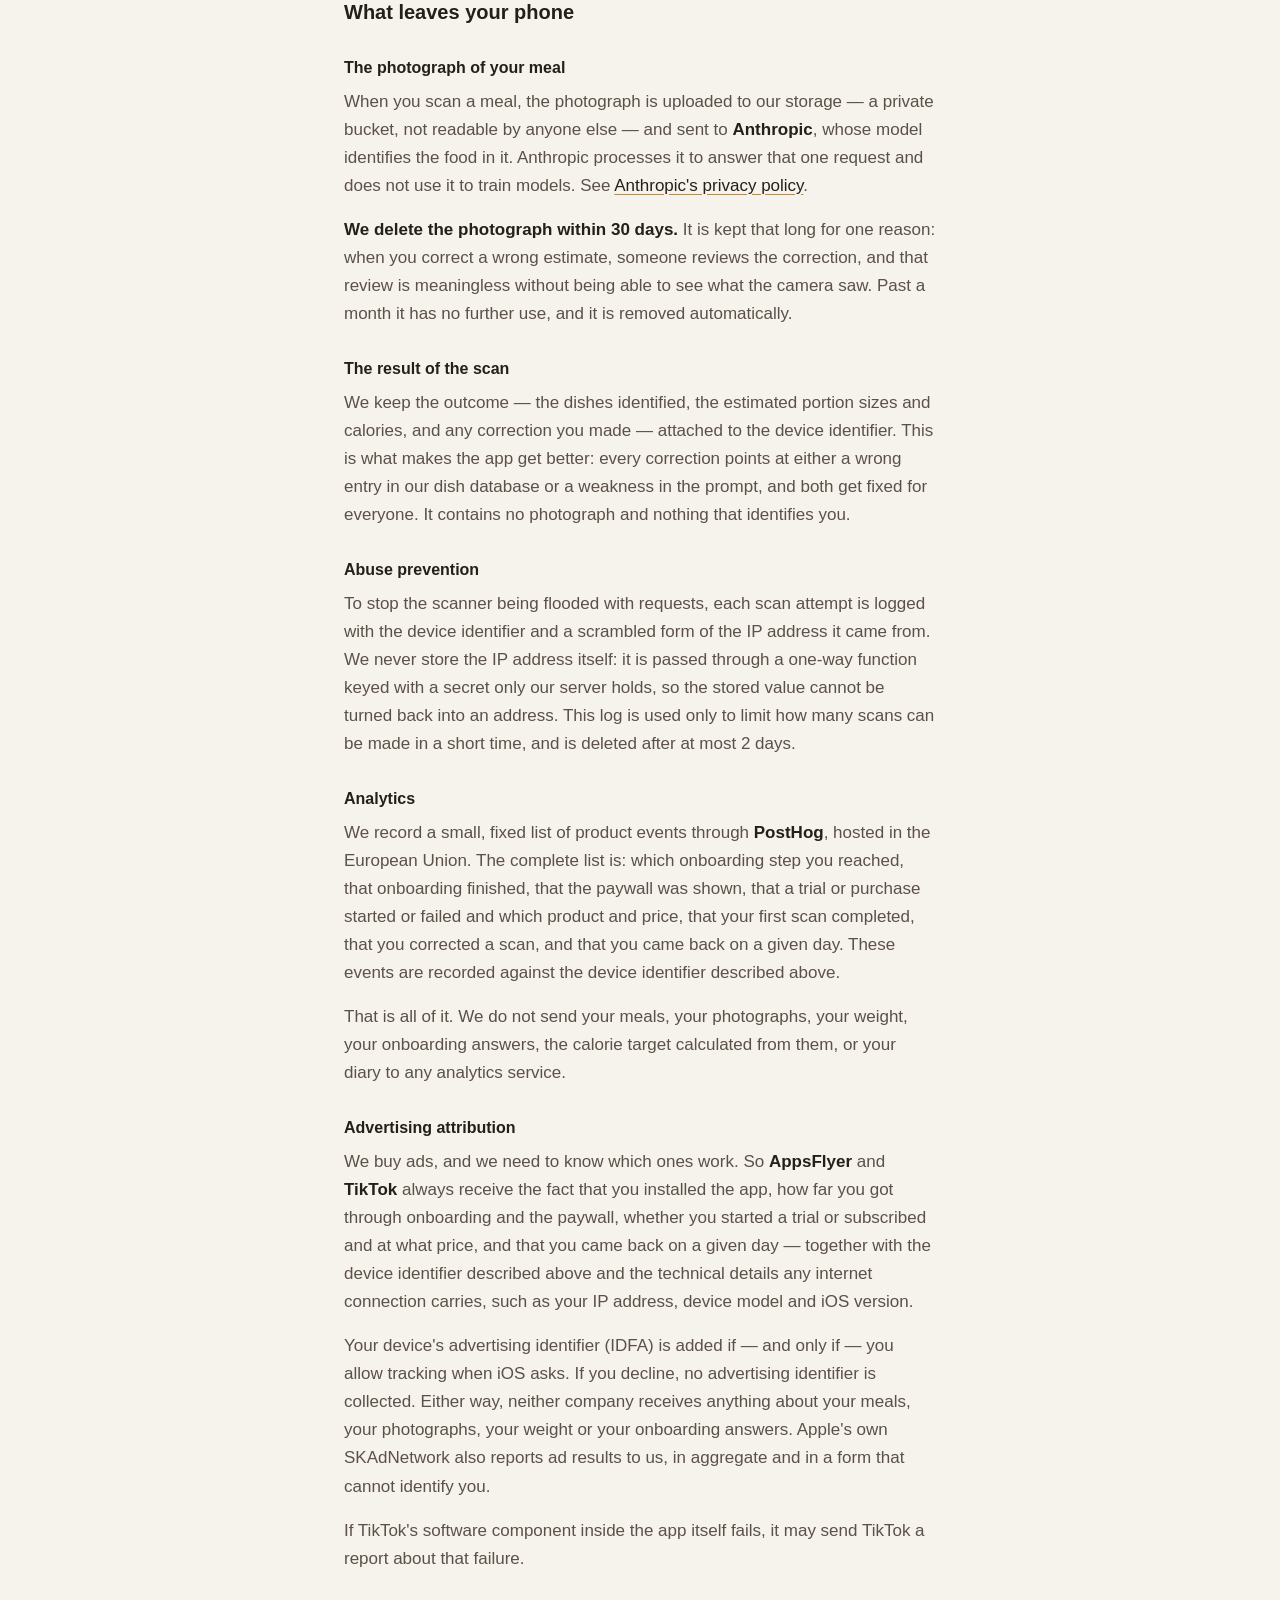
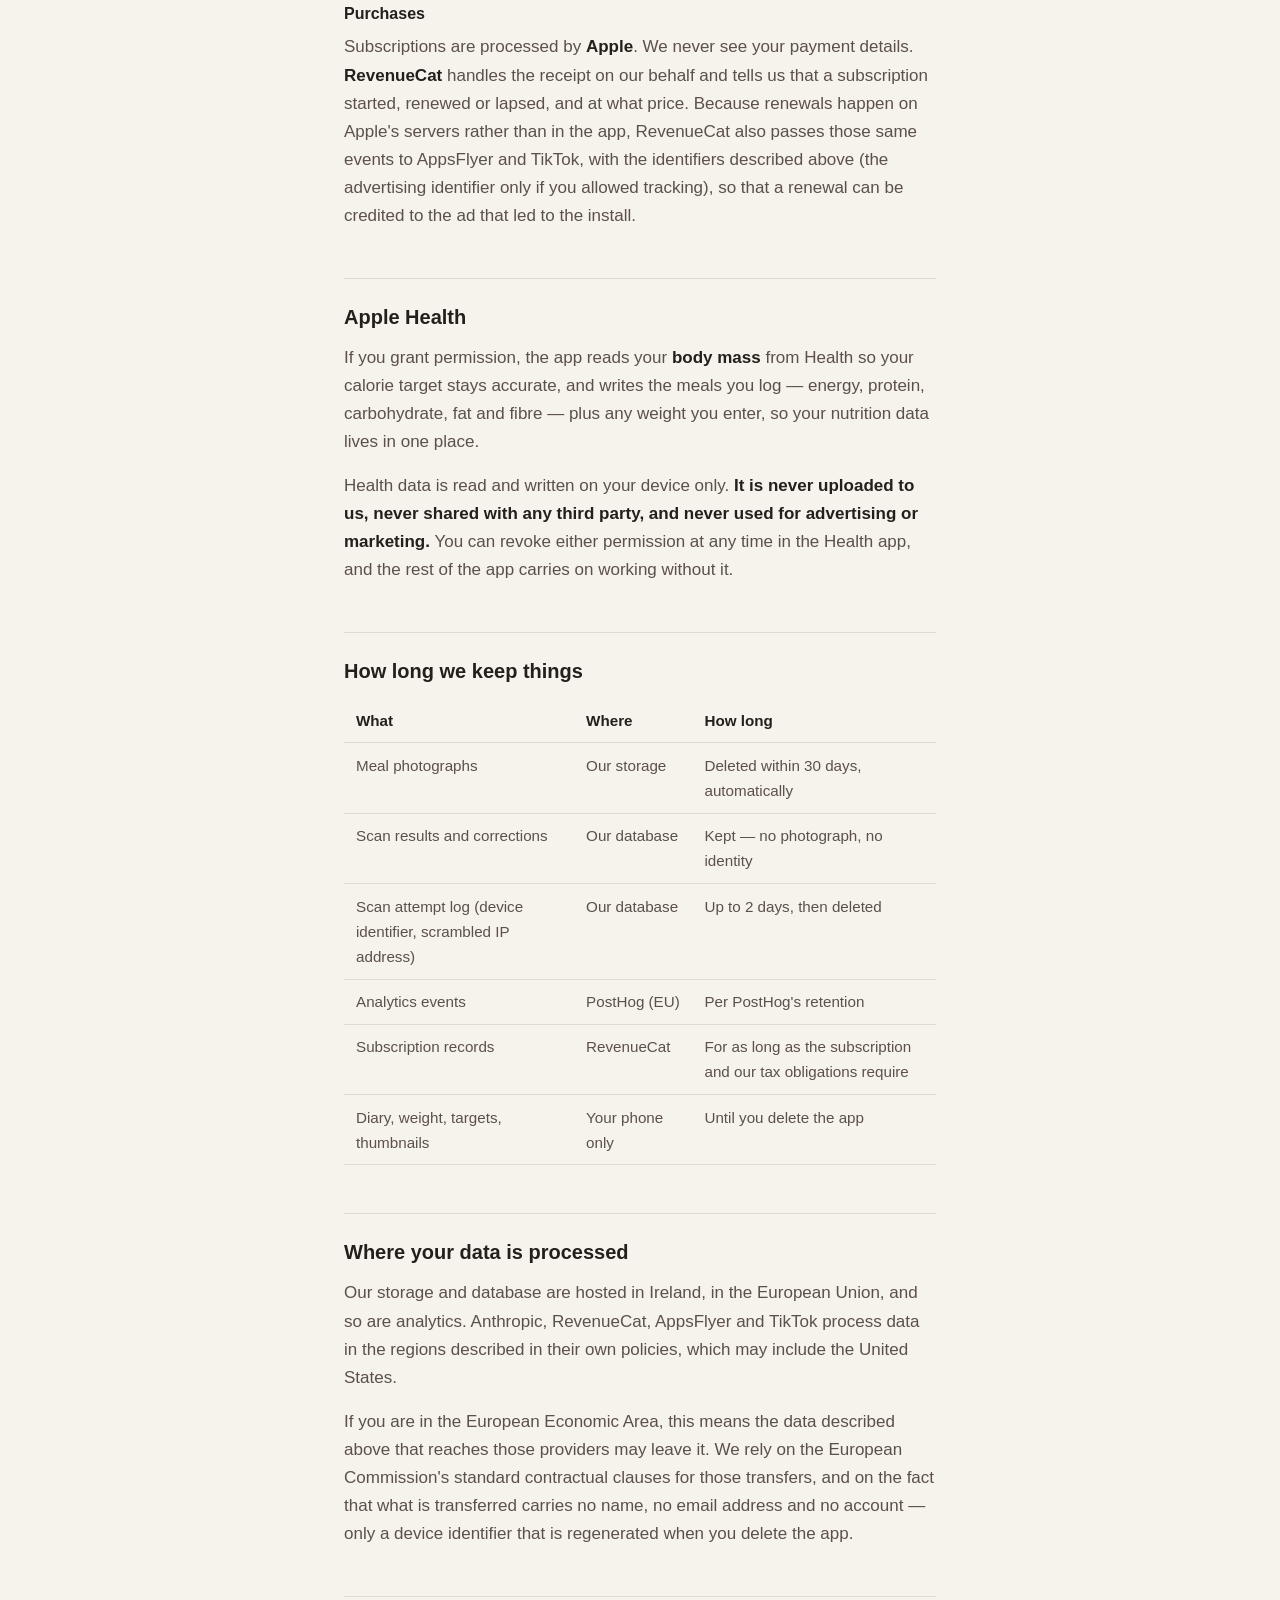
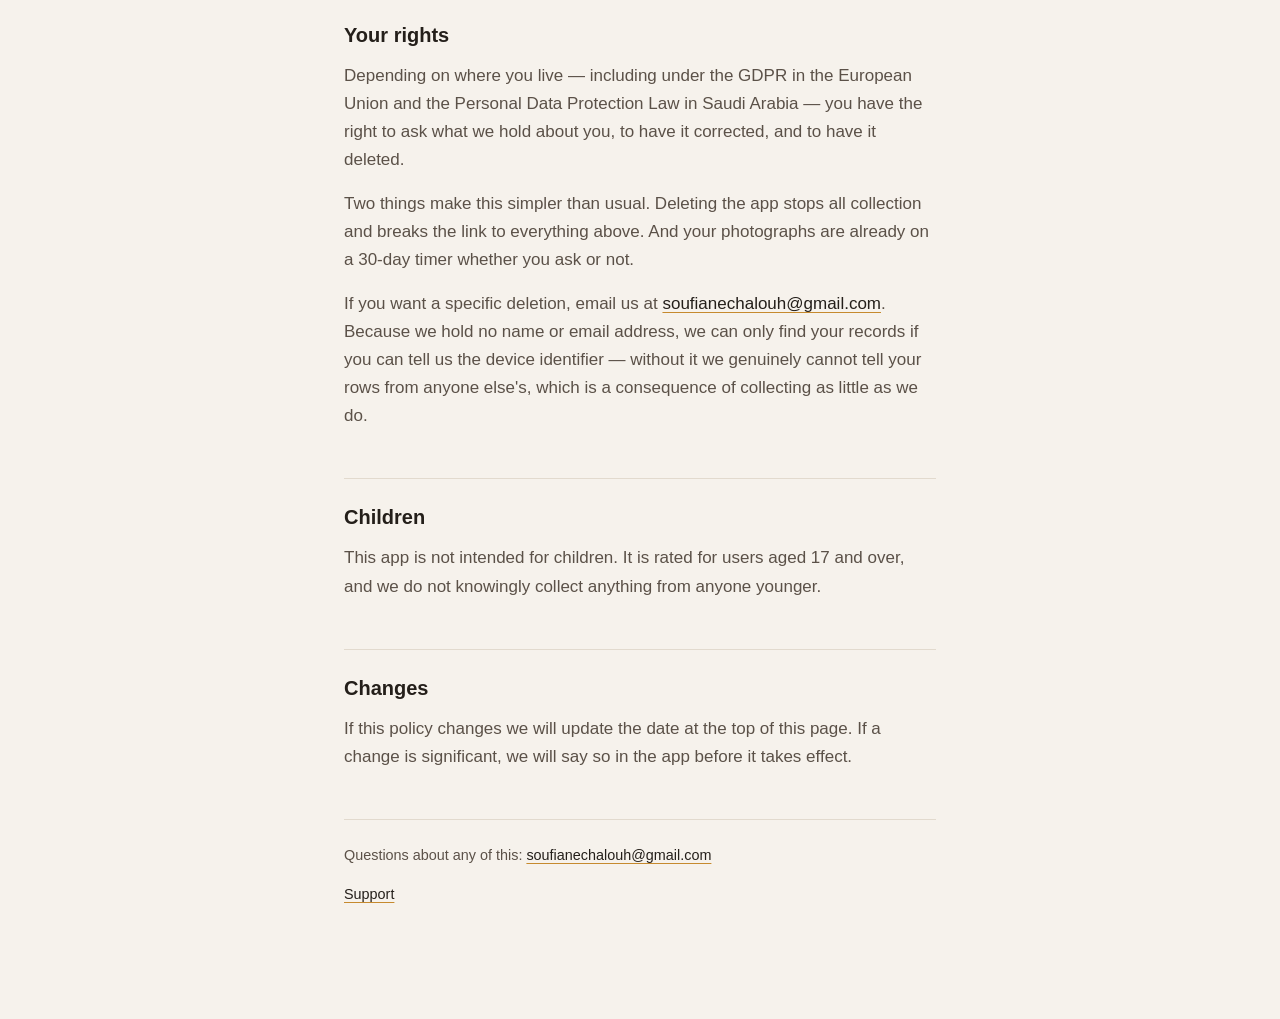
==== commit ca62a77b: "Name both publishers in the privacy policy" ====
--- a/privacy.html
+++ b/privacy.html
@@ -16,8 +16,8 @@
 طعامك تغادر جهازك. تشرح هذه الصفحة بالضبط ما الذي يغادر، وإلى أين يذهب، وكم
 يبقى، وما الذي لا يغادر جهازك إطلاقًا.</p>
 
-<p>ناشر التطبيق هو <strong>سفيان شلوح</strong>، مطوّر فرد، وهو المسؤول عن
-معالجة البيانات الموضّحة أدناه. للتواصل:
+<p>ناشرا التطبيق هما <strong>سفيان شلوح</strong> و<strong>علي شلوح</strong>،
+مطوّران فرديان، وهما المسؤولان عن معالجة البيانات الموضّحة أدناه. للتواصل:
 <a href="mailto:soufianechalouh@gmail.com">soufianechalouh@gmail.com</a>.
 النص الإنجليزي في أسفل هذه الصفحة هو النص المُعتمَد لهذه السياسة.</p>
 
@@ -200,8 +200,9 @@
 means a picture of your food leaves your phone. This page explains exactly what
 leaves, where it goes, how long it stays, and what never leaves at all.</p>
 
-<p>The app is published by Soufiane Chalouh (&ldquo;we&rdquo;), an individual
-developer, who is the controller of the data described below. You can reach us
+<p>The app is published by Soufiane Chalouh and Ali Chalouh (&ldquo;we&rdquo;),
+individual developers, who are the joint controllers of the data described
+below. You can reach us
 at <a href="mailto:soufianechalouh@gmail.com">soufianechalouh@gmail.com</a>.</p>
 
 <h2>There is no account</h2>
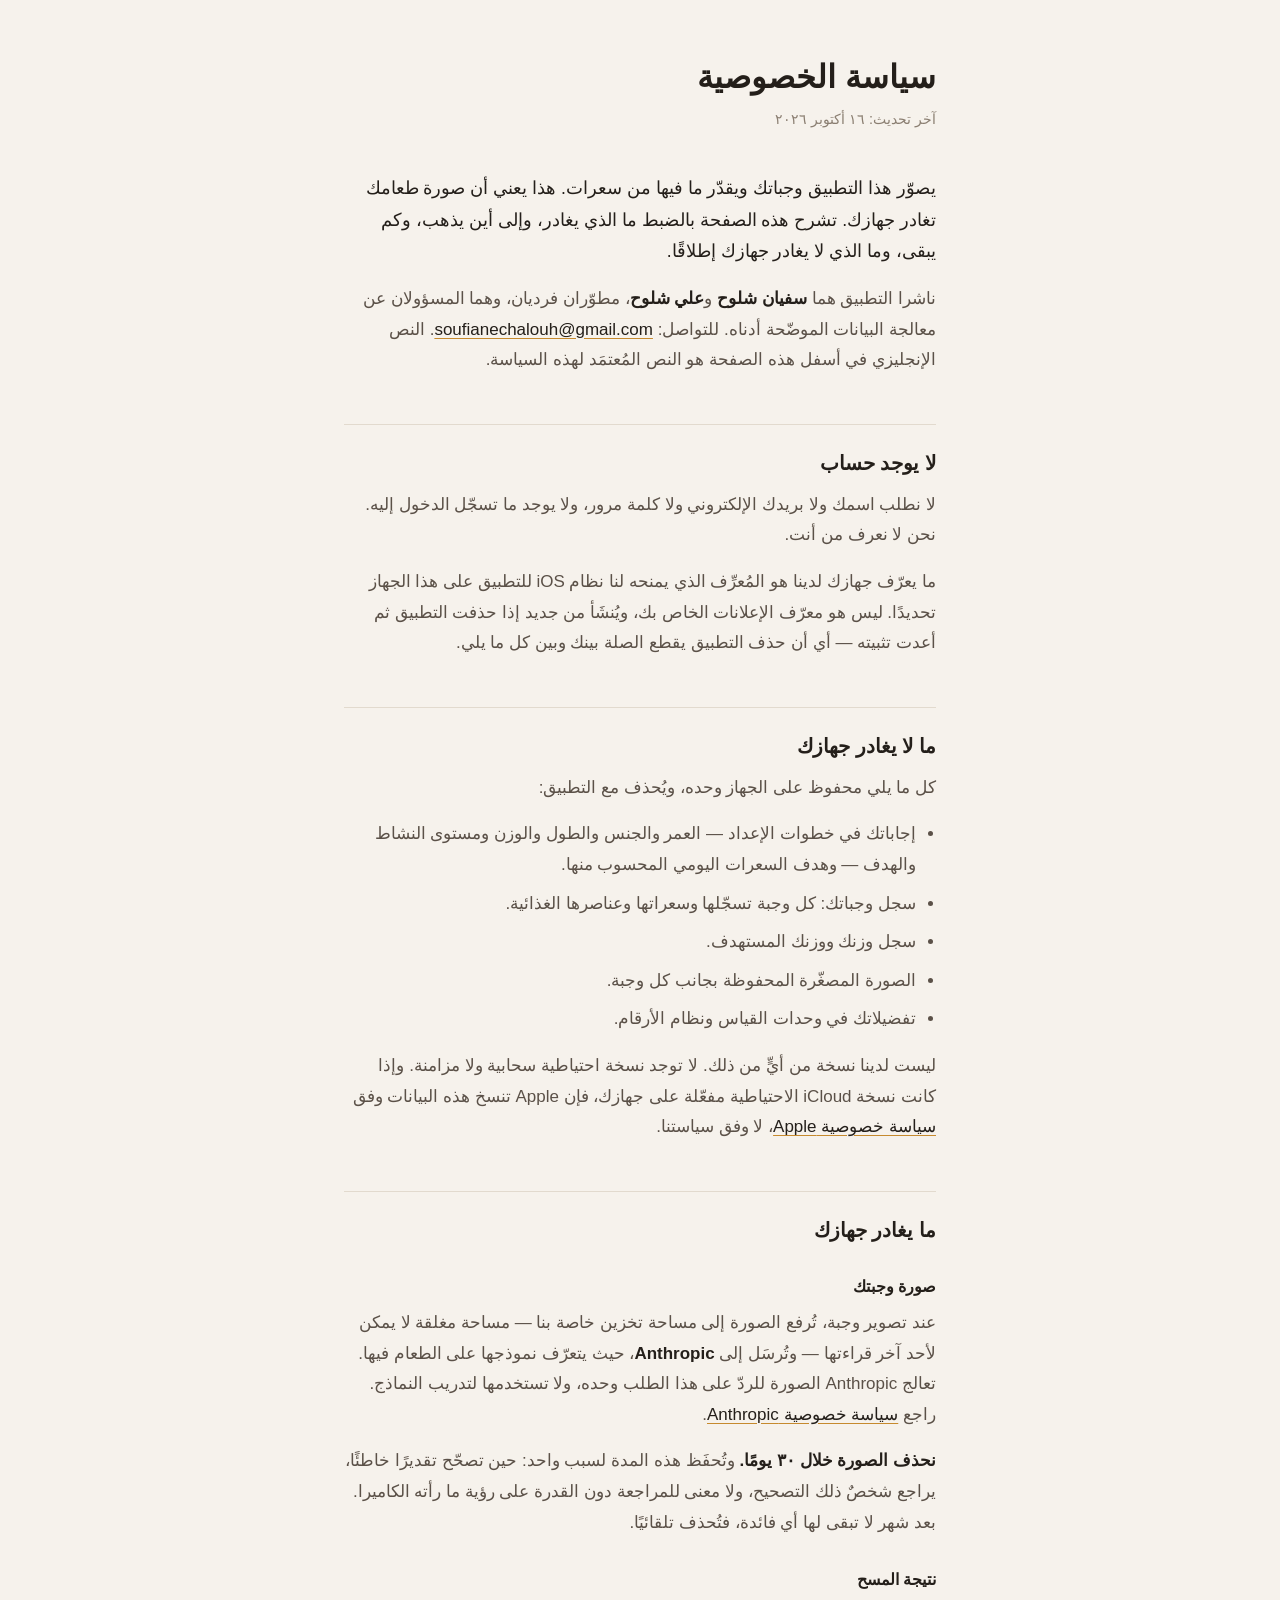
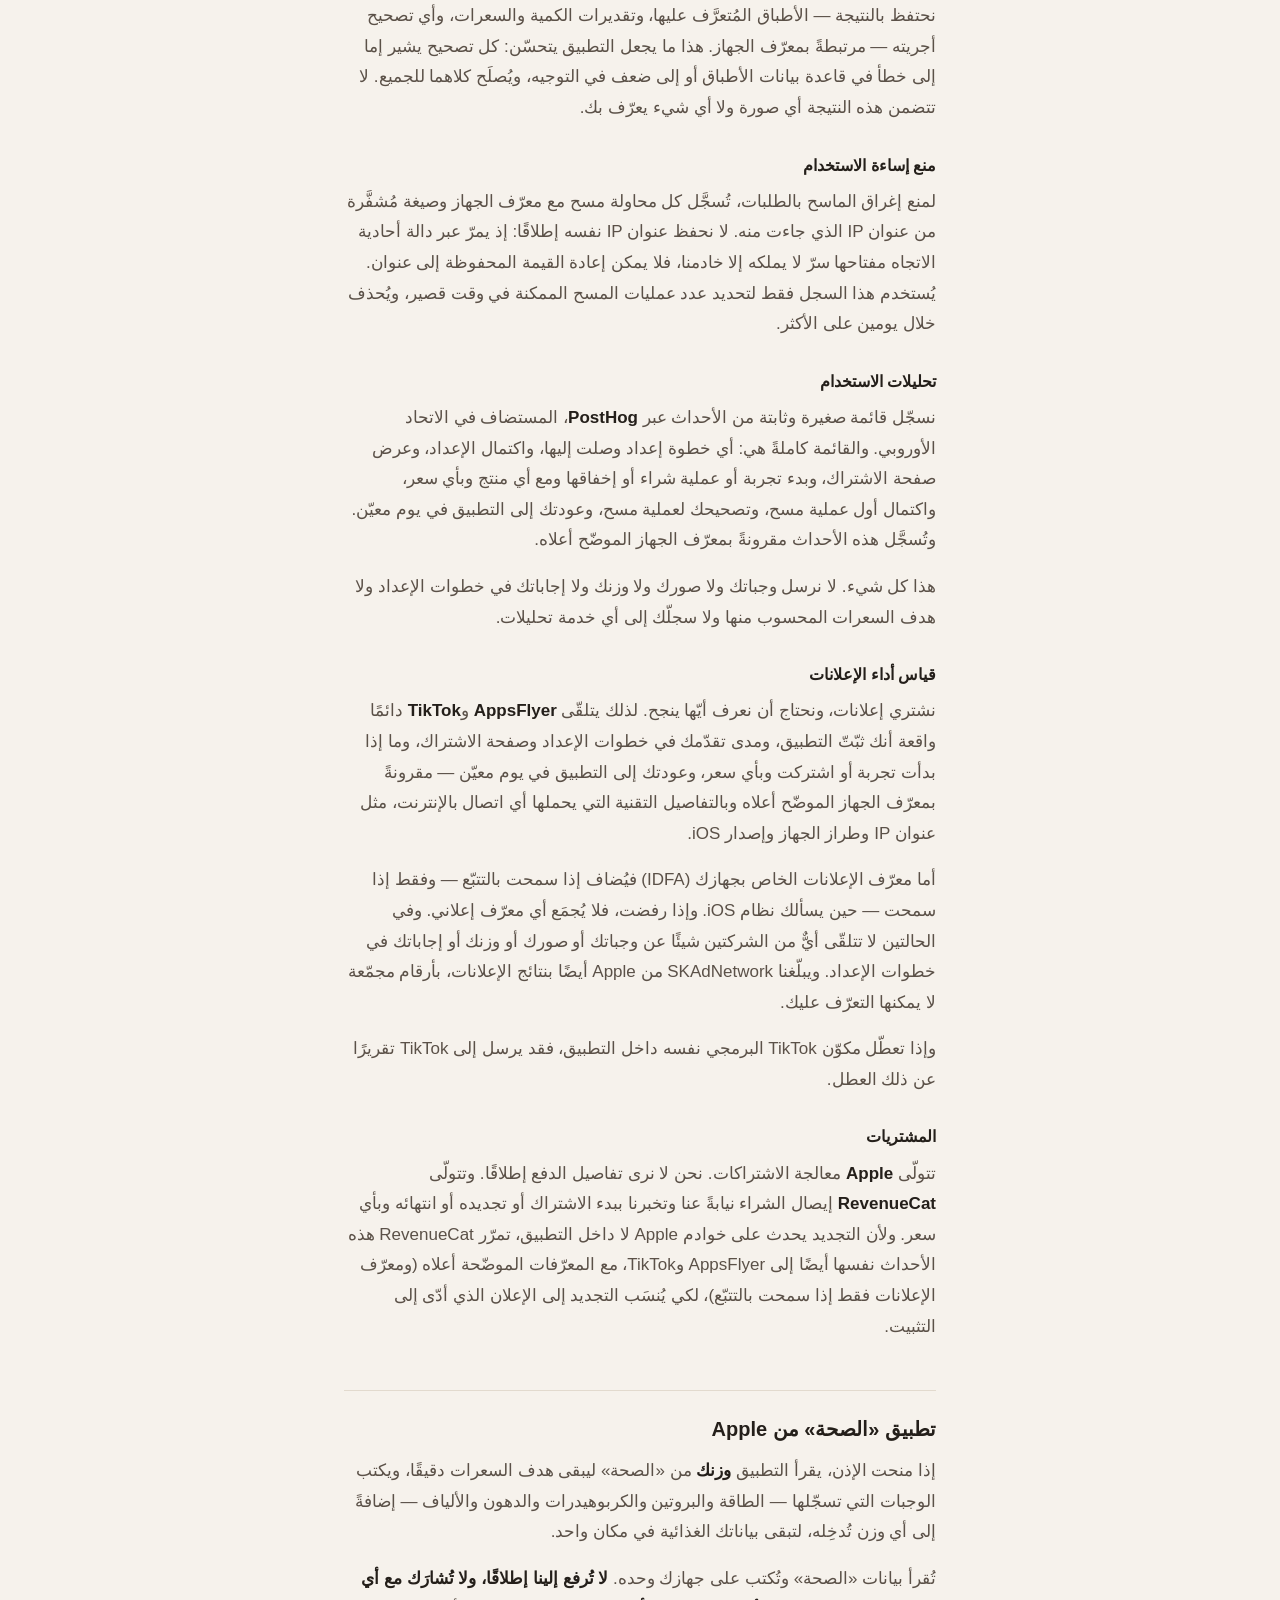
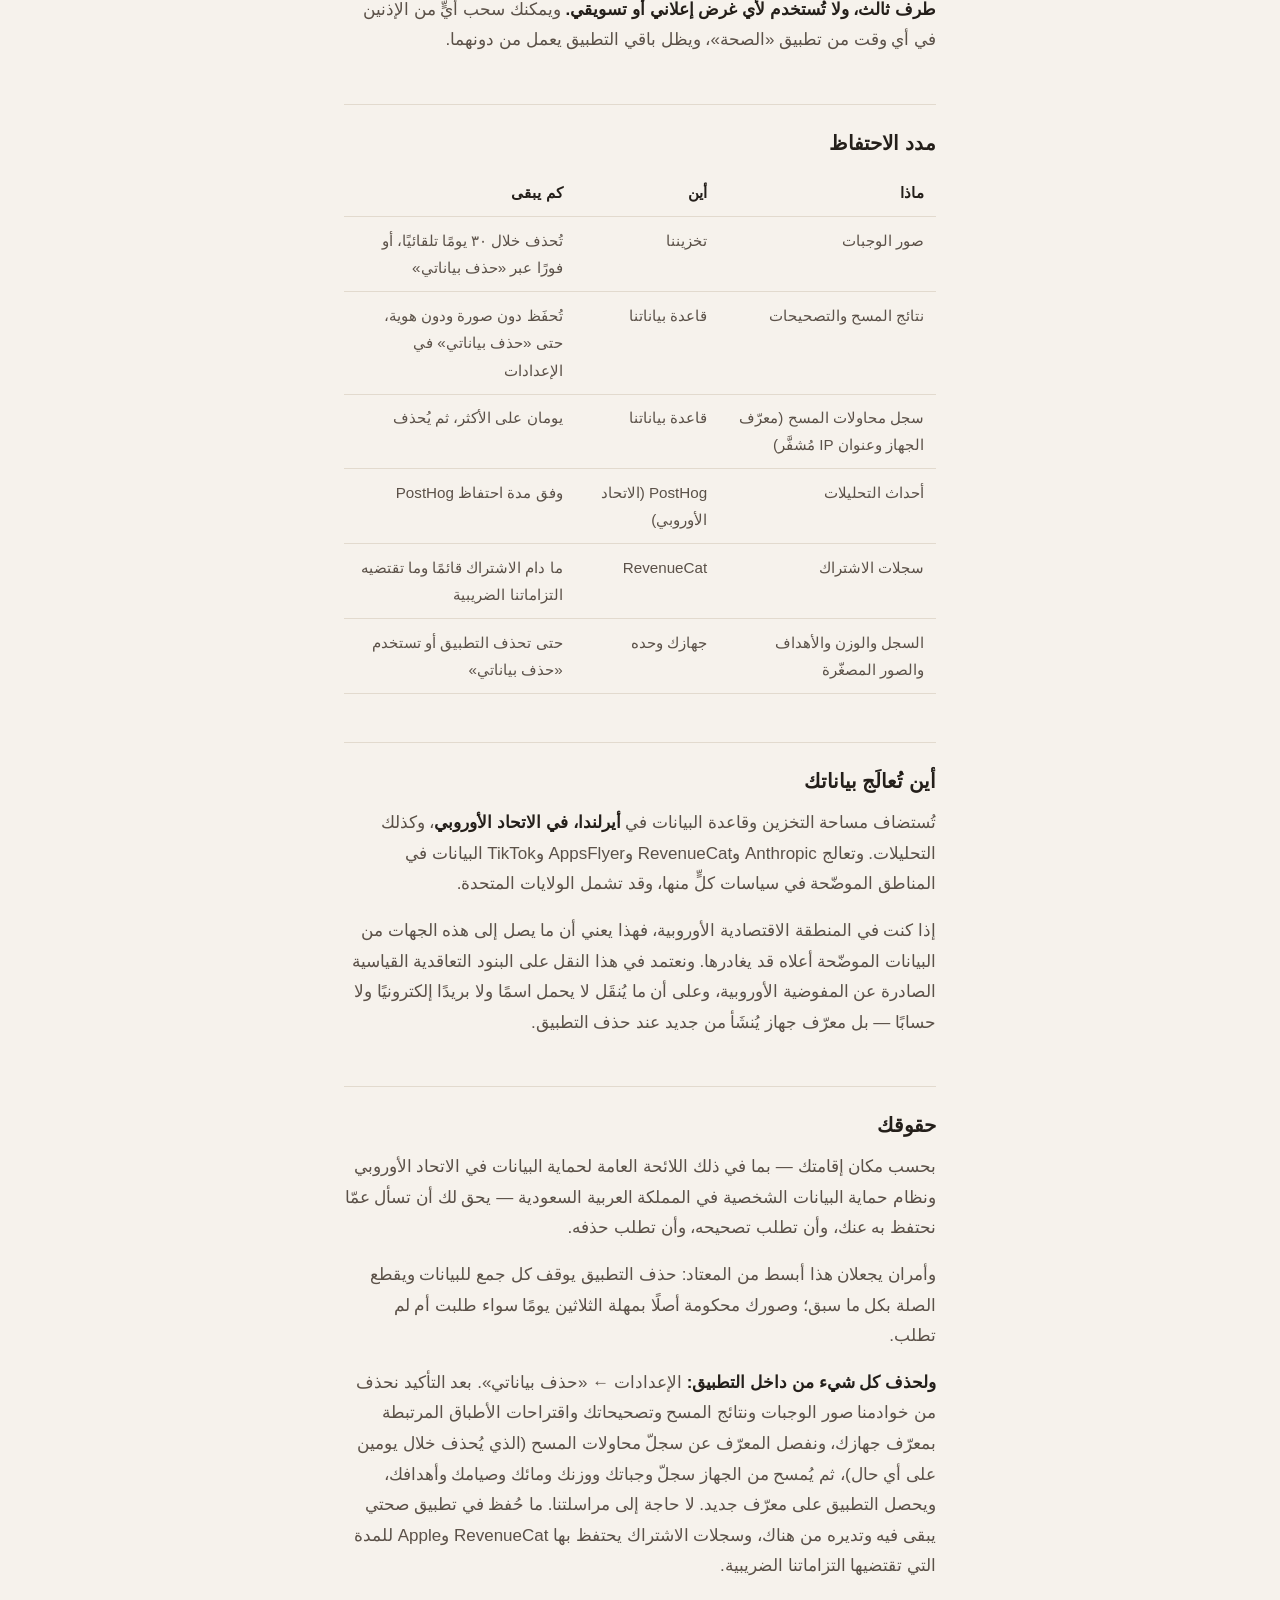
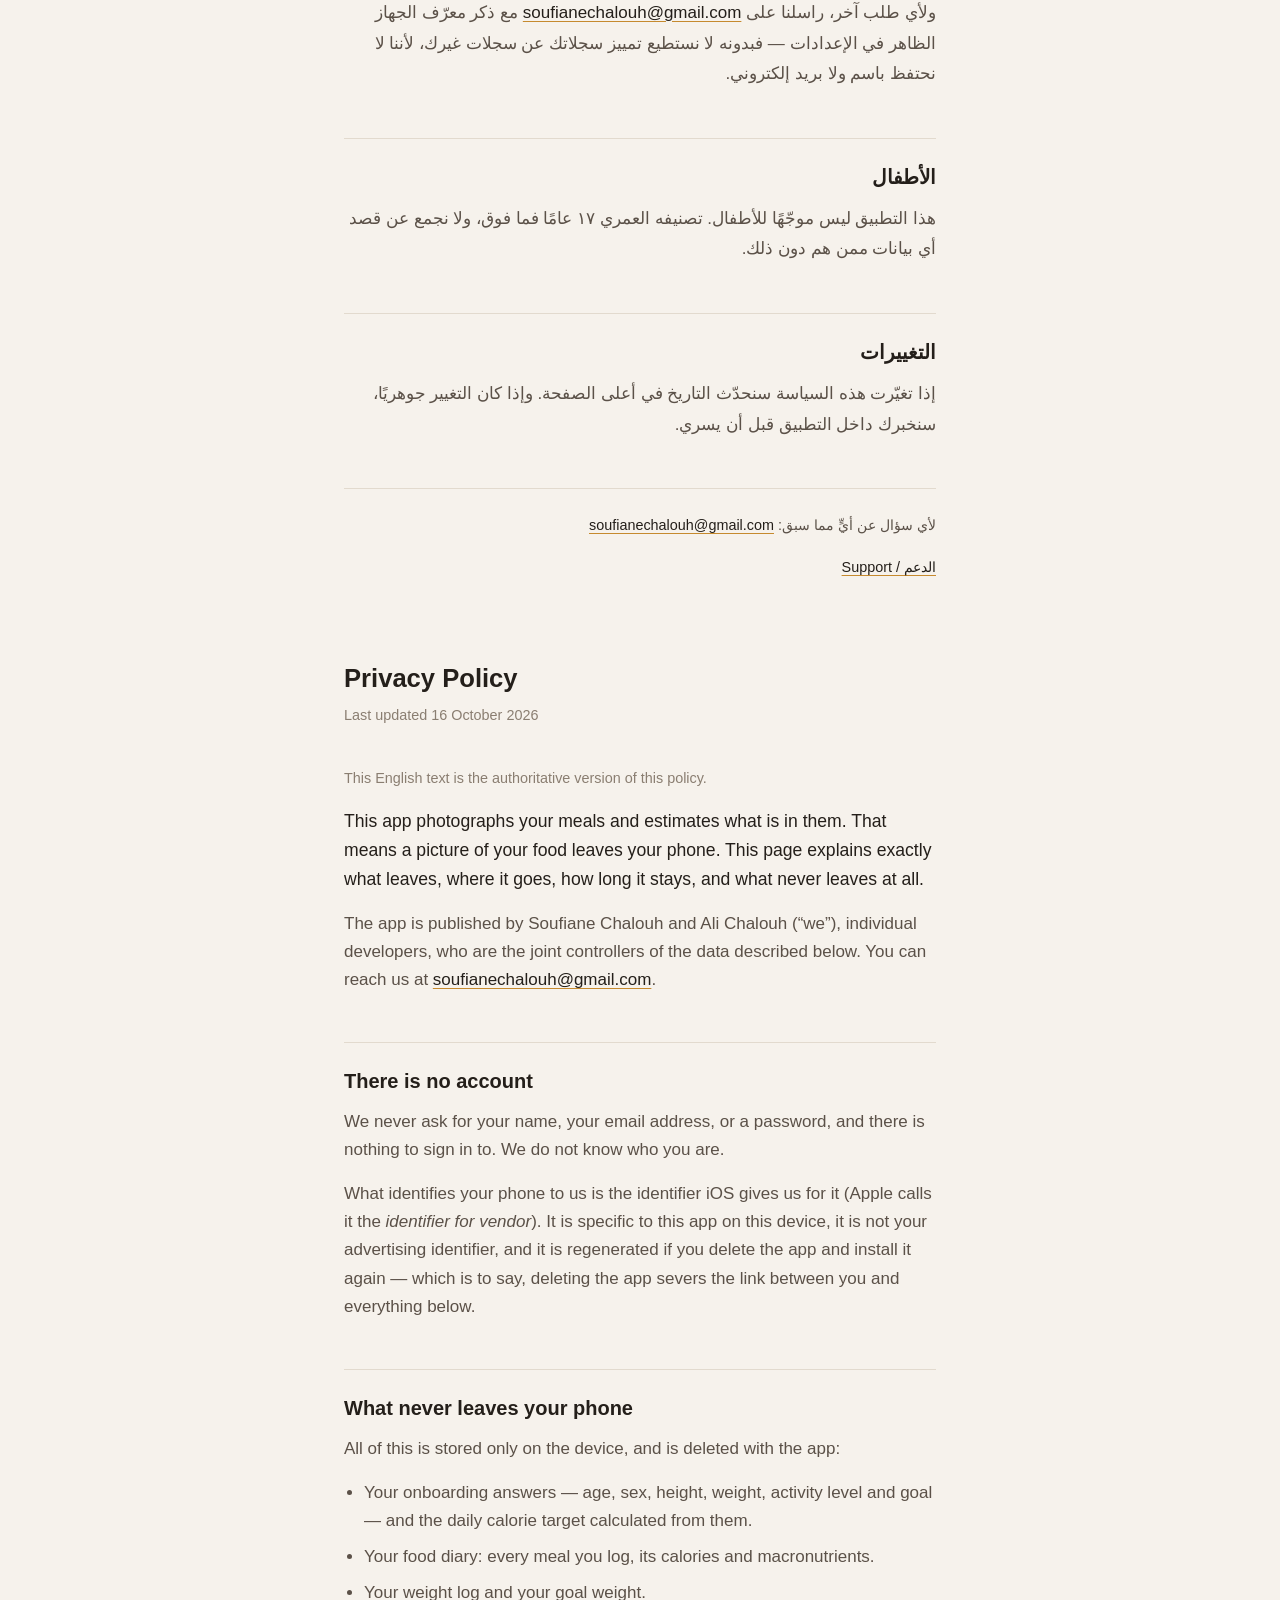
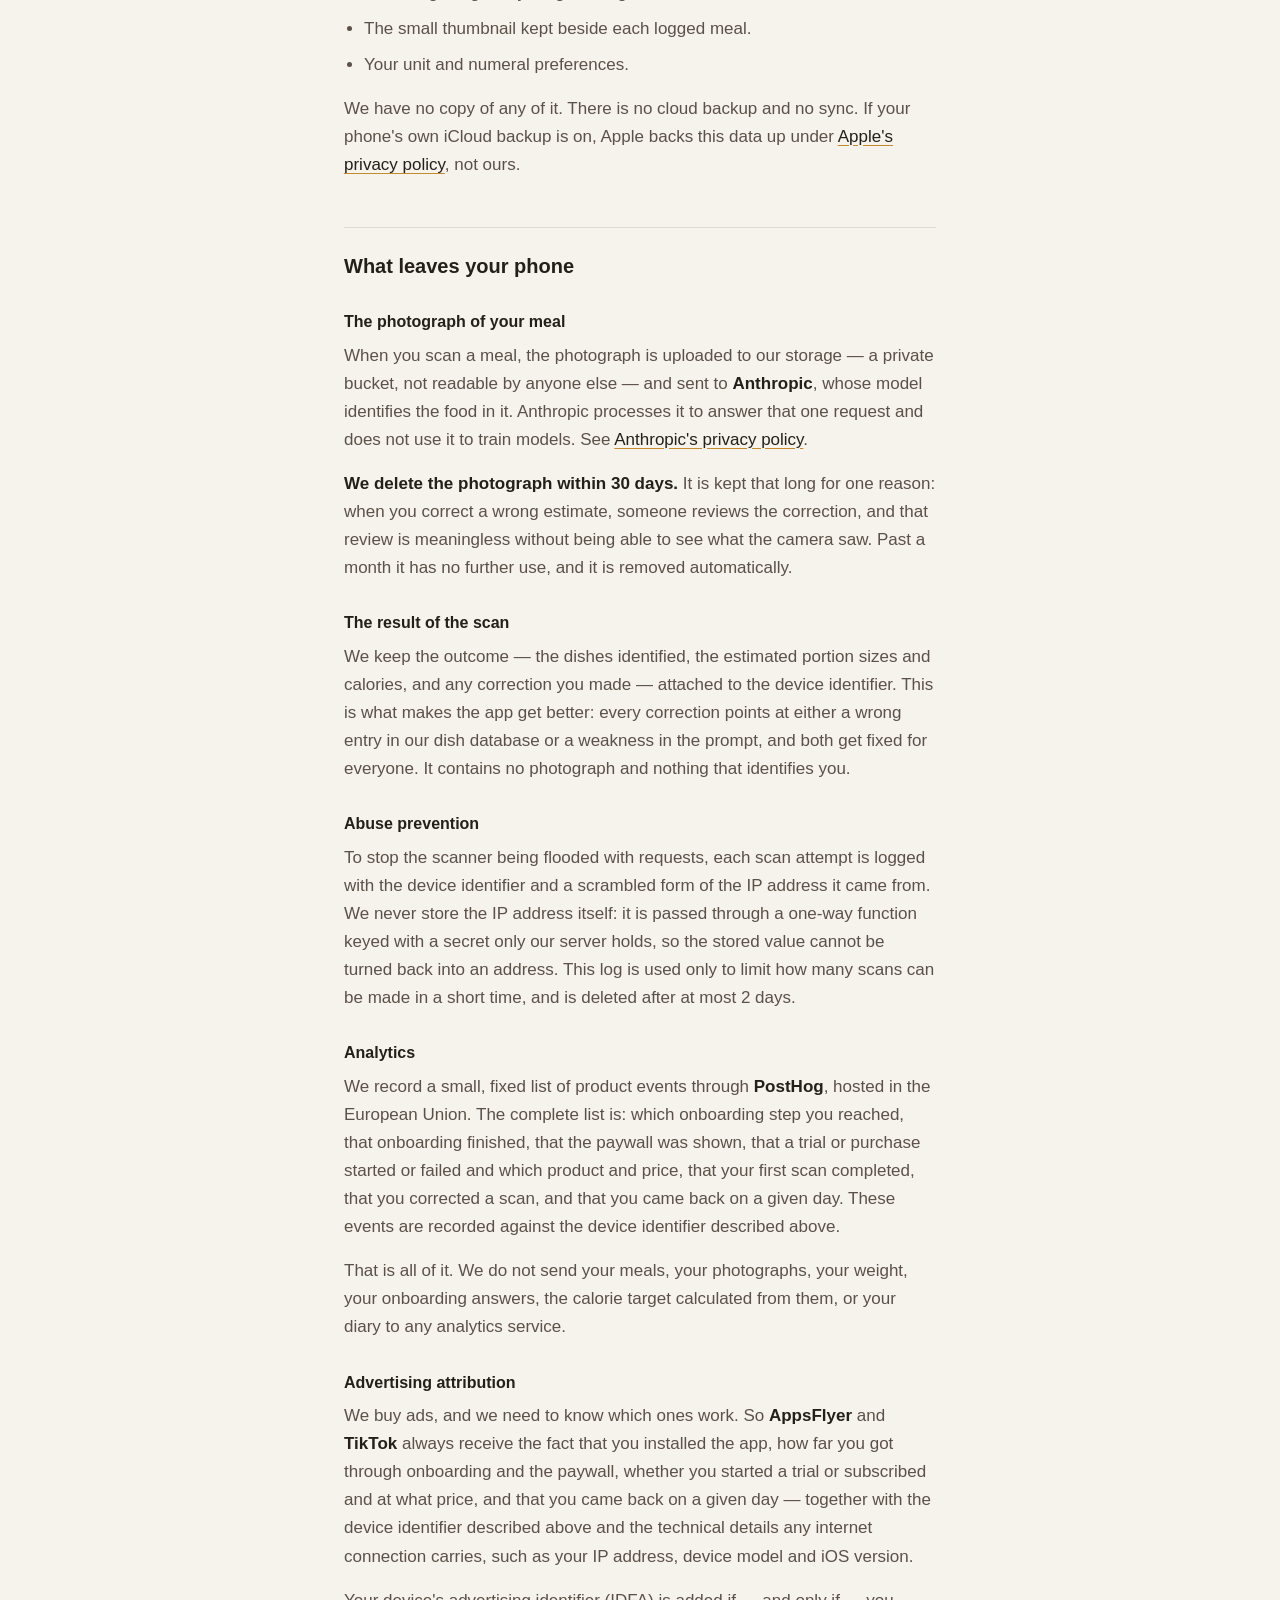
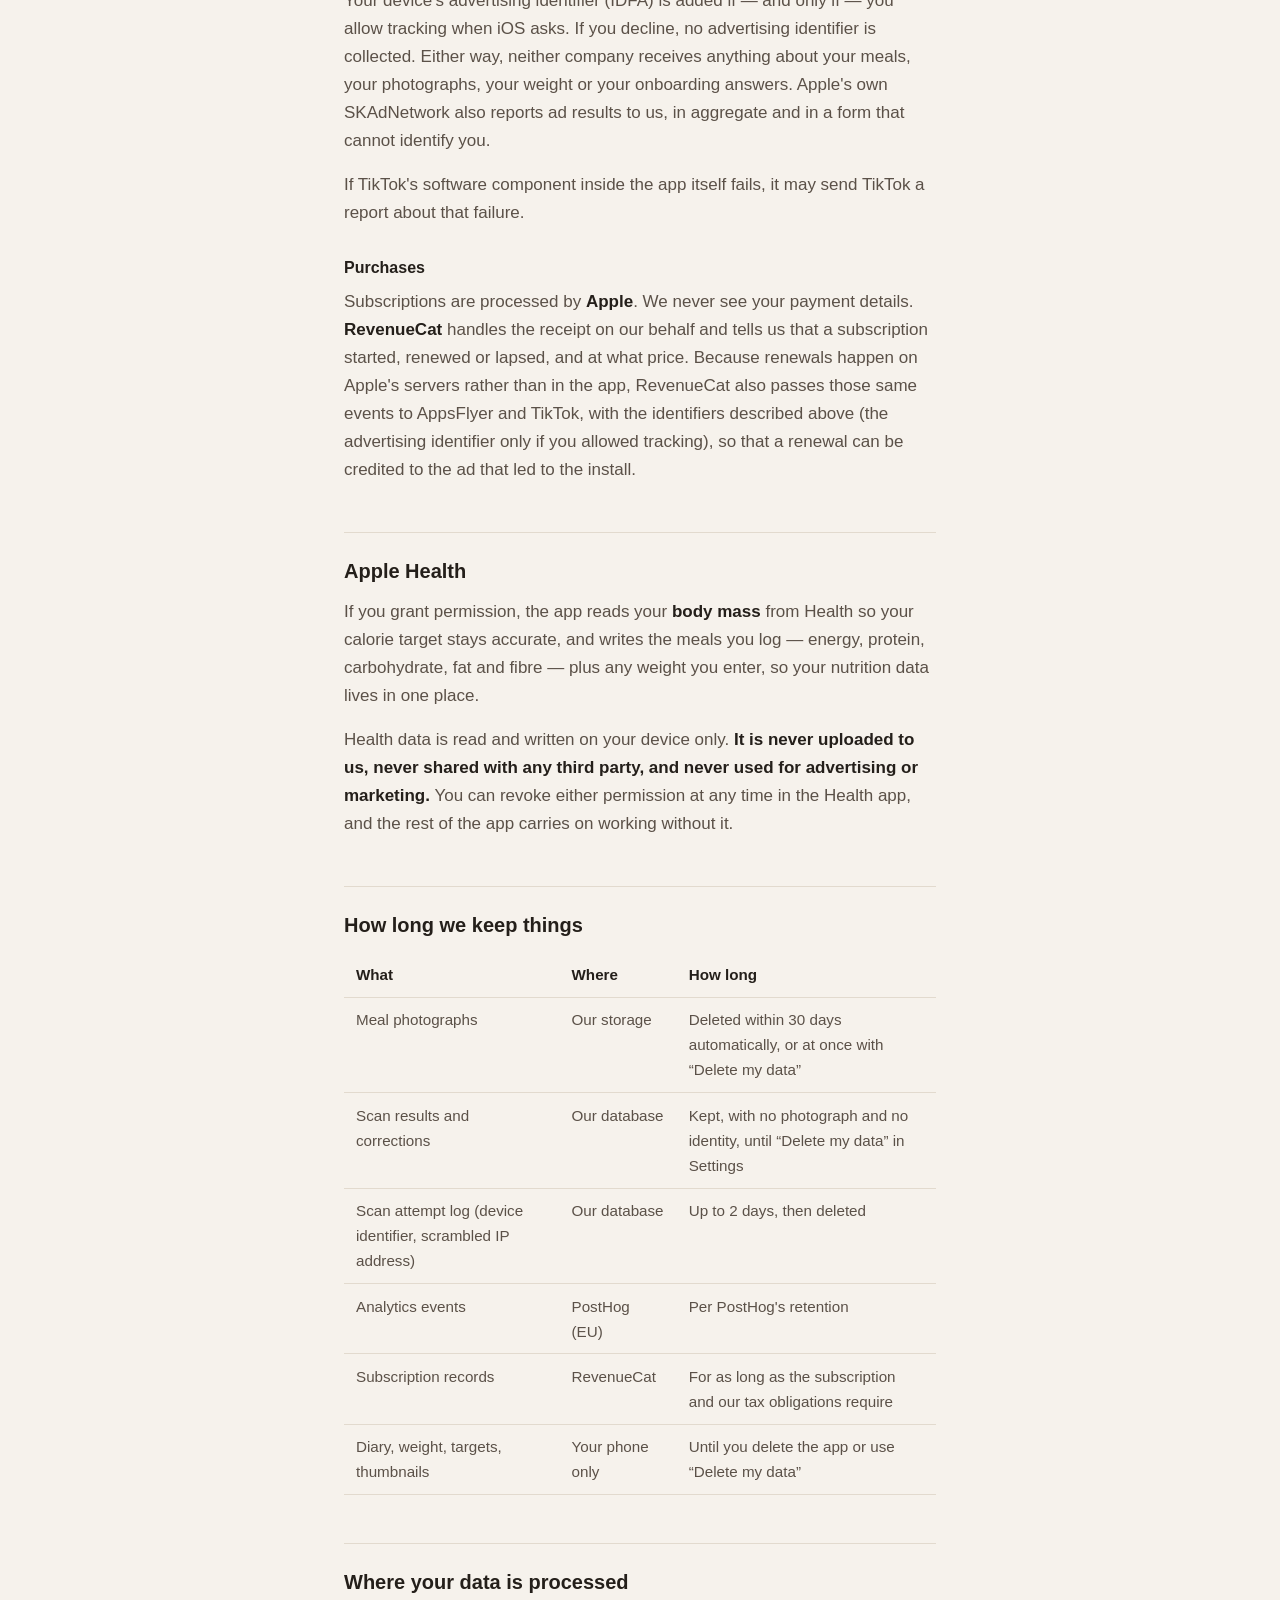
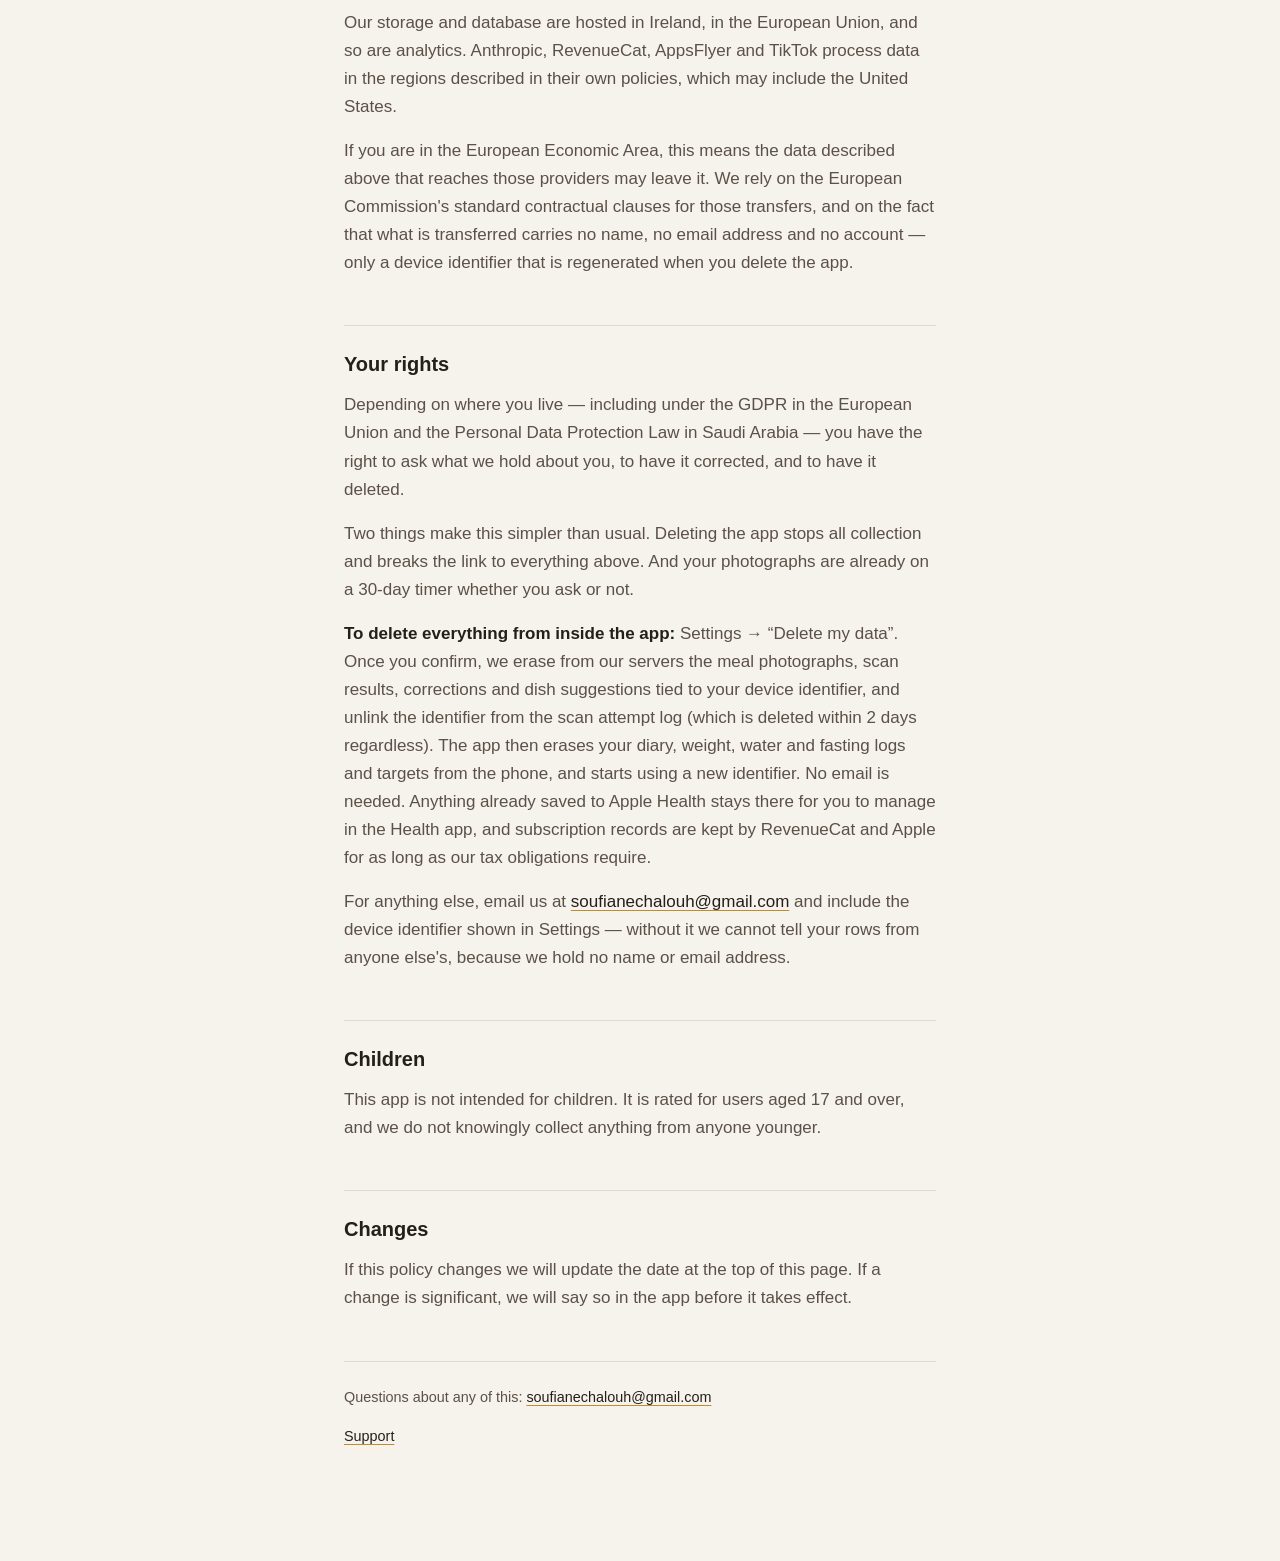
==== commit 42e21ee5: "Add files via upload" ====
--- a/privacy.html
+++ b/privacy.html
@@ -1,392 +1,407 @@
-<!doctype html>
-<html lang="ar" dir="rtl">
-<head>
-<meta charset="utf-8">
-<meta name="viewport" content="width=device-width, initial-scale=1">
-<title>سياسة الخصوصية | Privacy Policy</title>
-<link rel="stylesheet" href="style.css">
-</head>
-<body>
-<main>
-
-<h1>سياسة الخصوصية</h1>
-<p class="updated">آخر تحديث: ١٤ أكتوبر ٢٠٢٦</p>
-
-<p class="lede">يصوّر هذا التطبيق وجباتك ويقدّر ما فيها من سعرات. هذا يعني أن صورة
-طعامك تغادر جهازك. تشرح هذه الصفحة بالضبط ما الذي يغادر، وإلى أين يذهب، وكم
-يبقى، وما الذي لا يغادر جهازك إطلاقًا.</p>
-
-<p>ناشرا التطبيق هما <strong>سفيان شلوح</strong> و<strong>علي شلوح</strong>،
-مطوّران فرديان، وهما المسؤولان عن معالجة البيانات الموضّحة أدناه. للتواصل:
-<a href="mailto:soufianechalouh@gmail.com">soufianechalouh@gmail.com</a>.
-النص الإنجليزي في أسفل هذه الصفحة هو النص المُعتمَد لهذه السياسة.</p>
-
-<h2>لا يوجد حساب</h2>
-
-<p>لا نطلب اسمك ولا بريدك الإلكتروني ولا كلمة مرور، ولا يوجد ما تسجّل الدخول
-إليه. نحن لا نعرف من أنت.</p>
-
-<p>ما يعرّف جهازك لدينا هو المُعرِّف الذي يمنحه لنا نظام iOS للتطبيق على هذا
-الجهاز تحديدًا. ليس هو معرّف الإعلانات الخاص بك، ويُنشَأ من جديد إذا حذفت
-التطبيق ثم أعدت تثبيته — أي أن حذف التطبيق يقطع الصلة بينك وبين كل ما يلي.</p>
-
-<h2>ما لا يغادر جهازك</h2>
-
-<p>كل ما يلي محفوظ على الجهاز وحده، ويُحذف مع التطبيق:</p>
-
-<ul>
-  <li>إجاباتك في خطوات الإعداد — العمر والجنس والطول والوزن ومستوى النشاط
-    والهدف — وهدف السعرات اليومي المحسوب منها.</li>
-  <li>سجل وجباتك: كل وجبة تسجّلها وسعراتها وعناصرها الغذائية.</li>
-  <li>سجل وزنك ووزنك المستهدف.</li>
-  <li>الصورة المصغّرة المحفوظة بجانب كل وجبة.</li>
-  <li>تفضيلاتك في وحدات القياس ونظام الأرقام.</li>
-</ul>
-
-<p>ليست لدينا نسخة من أيٍّ من ذلك. لا توجد نسخة احتياطية سحابية ولا مزامنة.
-وإذا كانت نسخة iCloud الاحتياطية مفعّلة على جهازك، فإن Apple تنسخ هذه البيانات
-وفق <a href="https://www.apple.com/legal/privacy/">سياسة خصوصية Apple</a>، لا
-وفق سياستنا.</p>
-
-<h2>ما يغادر جهازك</h2>
-
-<h3>صورة وجبتك</h3>
-
-<p>عند تصوير وجبة، تُرفع الصورة إلى مساحة تخزين خاصة بنا — مساحة مغلقة لا يمكن
-لأحد آخر قراءتها — وتُرسَل إلى <strong>Anthropic</strong>، حيث يتعرّف نموذجها
-على الطعام فيها. تعالج Anthropic الصورة للردّ على هذا الطلب وحده، ولا تستخدمها
-لتدريب النماذج. راجع
-<a href="https://www.anthropic.com/legal/privacy">سياسة خصوصية Anthropic</a>.</p>
-
-<p><strong>نحذف الصورة خلال ٣٠ يومًا.</strong> وتُحفَظ هذه المدة لسبب واحد:
-حين تصحّح تقديرًا خاطئًا، يراجع شخصٌ ذلك التصحيح، ولا معنى للمراجعة دون
-القدرة على رؤية ما رأته الكاميرا. بعد شهر لا تبقى لها أي فائدة، فتُحذف
-تلقائيًا.</p>
-
-<h3>نتيجة المسح</h3>
-
-<p>نحتفظ بالنتيجة — الأطباق المُتعرَّف عليها، وتقديرات الكمية والسعرات، وأي
-تصحيح أجريته — مرتبطةً بمعرّف الجهاز. هذا ما يجعل التطبيق يتحسّن: كل تصحيح
-يشير إما إلى خطأ في قاعدة بيانات الأطباق أو إلى ضعف في التوجيه، ويُصلَح
-كلاهما للجميع. لا تتضمن هذه النتيجة أي صورة ولا أي شيء يعرّف بك.</p>
-
-<h3>منع إساءة الاستخدام</h3>
-
-<p>لمنع إغراق الماسح بالطلبات، تُسجَّل كل محاولة مسح مع معرّف الجهاز وصيغة
-مُشفَّرة من عنوان IP الذي جاءت منه. لا نحفظ عنوان IP نفسه إطلاقًا: إذ يمرّ عبر
-دالة أحادية الاتجاه مفتاحها سرّ لا يملكه إلا خادمنا، فلا يمكن إعادة القيمة
-المحفوظة إلى عنوان. يُستخدم هذا السجل فقط لتحديد عدد عمليات المسح الممكنة في
-وقت قصير، ويُحذف خلال يومين على الأكثر.</p>
-
-<h3>تحليلات الاستخدام</h3>
-
-<p>نسجّل قائمة صغيرة وثابتة من الأحداث عبر <strong>PostHog</strong>،
-المستضاف في الاتحاد الأوروبي. والقائمة كاملةً هي: أي خطوة إعداد وصلت إليها،
-واكتمال الإعداد، وعرض صفحة الاشتراك، وبدء تجربة أو عملية شراء أو إخفاقها ومع
-أي منتج وبأي سعر، واكتمال أول عملية مسح، وتصحيحك لعملية مسح، وعودتك إلى
-التطبيق في يوم معيّن. وتُسجَّل هذه الأحداث مقرونةً بمعرّف الجهاز الموضّح
-أعلاه.</p>
-
-<p>هذا كل شيء. لا نرسل وجباتك ولا صورك ولا وزنك ولا إجاباتك في خطوات الإعداد
-ولا هدف السعرات المحسوب منها ولا سجلّك إلى أي خدمة تحليلات.</p>
-
-<h3>قياس أداء الإعلانات</h3>
-
-<p>نشتري إعلانات، ونحتاج أن نعرف أيّها ينجح. لذلك يتلقّى
-<strong>AppsFlyer</strong> و<strong>TikTok</strong> دائمًا واقعة أنك ثبّتّ
-التطبيق، ومدى تقدّمك في خطوات الإعداد وصفحة الاشتراك، وما إذا بدأت تجربة أو
-اشتركت وبأي سعر، وعودتك إلى التطبيق في يوم معيّن — مقرونةً بمعرّف الجهاز
-الموضّح أعلاه وبالتفاصيل التقنية التي يحملها أي اتصال بالإنترنت، مثل عنوان IP
-وطراز الجهاز وإصدار iOS.</p>
-
-<p>أما معرّف الإعلانات الخاص بجهازك (IDFA) فيُضاف إذا سمحت بالتتبّع — وفقط إذا
-سمحت — حين يسألك نظام iOS. وإذا رفضت، فلا يُجمَع أي معرّف إعلاني. وفي الحالتين
-لا تتلقّى أيٌّ من الشركتين شيئًا عن وجباتك أو صورك أو وزنك أو إجاباتك في خطوات
-الإعداد. ويبلّغنا SKAdNetwork من Apple أيضًا بنتائج الإعلانات، بأرقام مجمّعة لا
-يمكنها التعرّف عليك.</p>
-
-<p>وإذا تعطّل مكوّن TikTok البرمجي نفسه داخل التطبيق، فقد يرسل إلى TikTok
-تقريرًا عن ذلك العطل.</p>
-
-<h3>المشتريات</h3>
-
-<p>تتولّى <strong>Apple</strong> معالجة الاشتراكات. نحن لا نرى تفاصيل الدفع
-إطلاقًا. وتتولّى <strong>RevenueCat</strong> إيصال الشراء نيابةً عنا وتخبرنا
-ببدء الاشتراك أو تجديده أو انتهائه وبأي سعر. ولأن التجديد يحدث على خوادم Apple
-لا داخل التطبيق، تمرّر RevenueCat هذه الأحداث نفسها أيضًا إلى AppsFlyer
-وTikTok، مع المعرّفات الموضّحة أعلاه (ومعرّف الإعلانات فقط إذا سمحت بالتتبّع)،
-لكي يُنسَب التجديد إلى الإعلان الذي أدّى إلى التثبيت.</p>
-
-<h2>تطبيق «الصحة» من Apple</h2>
-
-<p>إذا منحت الإذن، يقرأ التطبيق <strong>وزنك</strong> من «الصحة» ليبقى هدف
-السعرات دقيقًا، ويكتب الوجبات التي تسجّلها — الطاقة والبروتين والكربوهيدرات
-والدهون والألياف — إضافةً إلى أي وزن تُدخِله، لتبقى بياناتك الغذائية في مكان
-واحد.</p>
-
-<p>تُقرأ بيانات «الصحة» وتُكتب على جهازك وحده. <strong>لا تُرفع إلينا
-إطلاقًا، ولا تُشارَك مع أي طرف ثالث، ولا تُستخدم لأي غرض إعلاني أو
-تسويقي.</strong> ويمكنك سحب أيٍّ من الإذنين في أي وقت من تطبيق «الصحة»، ويظل
-باقي التطبيق يعمل من دونهما.</p>
-
-<h2>مدد الاحتفاظ</h2>
-
-<div class="table-wrap">
-<table>
-  <thead><tr><th>ماذا</th><th>أين</th><th>كم يبقى</th></tr></thead>
-  <tbody>
-    <tr><td>صور الوجبات</td><td>تخزيننا</td><td>تُحذف خلال ٣٠ يومًا تلقائيًا</td></tr>
-    <tr><td>نتائج المسح والتصحيحات</td><td>قاعدة بياناتنا</td><td>تُحفَظ — دون صورة ودون هوية</td></tr>
-    <tr><td>سجل محاولات المسح (معرّف الجهاز وعنوان IP مُشفَّر)</td><td>قاعدة بياناتنا</td><td>يومان على الأكثر، ثم يُحذف</td></tr>
-    <tr><td>أحداث التحليلات</td><td>PostHog (الاتحاد الأوروبي)</td><td>وفق مدة احتفاظ PostHog</td></tr>
-    <tr><td>سجلات الاشتراك</td><td>RevenueCat</td><td>ما دام الاشتراك قائمًا وما تقتضيه التزاماتنا الضريبية</td></tr>
-    <tr><td>السجل والوزن والأهداف والصور المصغّرة</td><td>جهازك وحده</td><td>حتى تحذف التطبيق</td></tr>
-  </tbody>
-</table>
-</div>
-
-<h2>أين تُعالَج بياناتك</h2>
-
-<p>تُستضاف مساحة التخزين وقاعدة البيانات في <strong>أيرلندا، في الاتحاد
-الأوروبي</strong>، وكذلك التحليلات. وتعالج Anthropic وRevenueCat وAppsFlyer
-وTikTok البيانات في المناطق الموضّحة في سياسات كلٍّ منها، وقد تشمل الولايات
-المتحدة.</p>
-
-<p>إذا كنت في المنطقة الاقتصادية الأوروبية، فهذا يعني أن ما يصل إلى هذه
-الجهات من البيانات الموضّحة أعلاه قد يغادرها. ونعتمد في هذا النقل على البنود التعاقدية القياسية الصادرة عن
-المفوضية الأوروبية، وعلى أن ما يُنقَل لا يحمل اسمًا ولا بريدًا إلكترونيًا ولا
-حسابًا — بل معرّف جهاز يُنشَأ من جديد عند حذف التطبيق.</p>
-
-<h2>حقوقك</h2>
-
-<p>بحسب مكان إقامتك — بما في ذلك اللائحة العامة لحماية البيانات في الاتحاد
-الأوروبي ونظام حماية البيانات الشخصية في المملكة العربية السعودية — يحق لك أن
-تسأل عمّا نحتفظ به عنك، وأن تطلب تصحيحه، وأن تطلب حذفه.</p>
-
-<p>وأمران يجعلان هذا أبسط من المعتاد: حذف التطبيق يوقف كل جمع للبيانات ويقطع
-الصلة بكل ما سبق؛ وصورك محكومة أصلًا بمهلة الثلاثين يومًا سواء طلبت أم لم
-تطلب.</p>
-
-<p>وإذا أردت حذفًا محدّدًا، راسلنا على
-<a href="mailto:soufianechalouh@gmail.com">soufianechalouh@gmail.com</a>. ولأننا
-لا نحتفظ باسم ولا بريد إلكتروني، لا يمكننا العثور على سجلاتك إلا إذا أمكنك
-إخبارنا بمعرّف الجهاز — فبدونه لا نستطيع حقًّا تمييز سجلاتك عن سجلات غيرك،
-وهذه نتيجة مباشرة لقلّة ما نجمعه.</p>
-
-<h2>الأطفال</h2>
-
-<p>هذا التطبيق ليس موجّهًا للأطفال. تصنيفه العمري ١٧ عامًا فما فوق، ولا نجمع
-عن قصد أي بيانات ممن هم دون ذلك.</p>
-
-<h2>التغييرات</h2>
-
-<p>إذا تغيّرت هذه السياسة سنحدّث التاريخ في أعلى الصفحة. وإذا كان التغيير
-جوهريًا، سنخبرك داخل التطبيق قبل أن يسري.</p>
-
-<footer>
-  <p>لأي سؤال عن أيٍّ مما سبق:
-    <a href="mailto:soufianechalouh@gmail.com">soufianechalouh@gmail.com</a></p>
-  <p><a href="support.html">الدعم / Support</a></p>
-</footer>
-
-<!-- English — the authoritative text -->
-<section class="en" lang="en" dir="ltr">
-
-<h1>Privacy Policy</h1>
-<p class="updated">Last updated 14 October 2026</p>
-<p class="authority">This English text is the authoritative version of this policy.</p>
-
-<p class="lede">This app photographs your meals and estimates what is in them. That
-means a picture of your food leaves your phone. This page explains exactly what
-leaves, where it goes, how long it stays, and what never leaves at all.</p>
-
-<p>The app is published by Soufiane Chalouh and Ali Chalouh (&ldquo;we&rdquo;),
-individual developers, who are the joint controllers of the data described
-below. You can reach us
-at <a href="mailto:soufianechalouh@gmail.com">soufianechalouh@gmail.com</a>.</p>
-
-<h2>There is no account</h2>
-
-<p>We never ask for your name, your email address, or a password, and there is
-nothing to sign in to. We do not know who you are.</p>
-
-<p>What identifies your phone to us is the identifier iOS gives us for it
-(Apple calls it the <em>identifier for vendor</em>). It is specific to this app
-on this device, it is not your advertising identifier, and it is regenerated if
-you delete the app and install it again — which is to say, deleting the app
-severs the link between you and everything below.</p>
-
-<h2>What never leaves your phone</h2>
-
-<p>All of this is stored only on the device, and is deleted with the app:</p>
-
-<ul>
-  <li>Your onboarding answers — age, sex, height, weight, activity level and
-    goal — and the daily calorie target calculated from them.</li>
-  <li>Your food diary: every meal you log, its calories and macronutrients.</li>
-  <li>Your weight log and your goal weight.</li>
-  <li>The small thumbnail kept beside each logged meal.</li>
-  <li>Your unit and numeral preferences.</li>
-</ul>
-
-<p>We have no copy of any of it. There is no cloud backup and no sync. If your
-phone's own iCloud backup is on, Apple backs this data up under
-<a href="https://www.apple.com/legal/privacy/">Apple's privacy policy</a>, not
-ours.</p>
-
-<h2>What leaves your phone</h2>
-
-<h3>The photograph of your meal</h3>
-
-<p>When you scan a meal, the photograph is uploaded to our storage — a private
-bucket, not readable by anyone else — and sent to <strong>Anthropic</strong>,
-whose model identifies the food in it. Anthropic processes it to answer that one
-request and does not use it to train models. See
-<a href="https://www.anthropic.com/legal/privacy">Anthropic's privacy
-policy</a>.</p>
-
-<p><strong>We delete the photograph within 30 days.</strong> It is kept that long
-for one reason: when you correct a wrong estimate, someone reviews the correction,
-and that review is meaningless without being able to see what the camera saw. Past
-a month it has no further use, and it is removed automatically.</p>
-
-<h3>The result of the scan</h3>
-
-<p>We keep the outcome — the dishes identified, the estimated portion sizes and
-calories, and any correction you made — attached to the device identifier. This
-is what makes the app get better: every correction points at either a wrong entry
-in our dish database or a weakness in the prompt, and both get fixed for everyone.
-It contains no photograph and nothing that identifies you.</p>
-
-<h3>Abuse prevention</h3>
-
-<p>To stop the scanner being flooded with requests, each scan attempt is logged
-with the device identifier and a scrambled form of the IP address it came from.
-We never store the IP address itself: it is passed through a one-way function
-keyed with a secret only our server holds, so the stored value cannot be turned
-back into an address. This log is used only to limit how many scans can be made
-in a short time, and is deleted after at most 2 days.</p>
-
-<h3>Analytics</h3>
-
-<p>We record a small, fixed list of product events through
-<strong>PostHog</strong>, hosted in the European Union. The complete list is:
-which onboarding step you reached, that onboarding finished, that the paywall
-was shown, that a trial or purchase started or failed and which product and
-price, that your first scan completed, that you corrected a scan, and that you
-came back on a given day. These events are recorded against the device
-identifier described above.</p>
-
-<p>That is all of it. We do not send your meals, your photographs, your weight,
-your onboarding answers, the calorie target calculated from them, or your diary
-to any analytics service.</p>
-
-<h3>Advertising attribution</h3>
-
-<p>We buy ads, and we need to know which ones work. So <strong>AppsFlyer</strong>
-and <strong>TikTok</strong> always receive the fact that you installed the app,
-how far you got through onboarding and the paywall, whether you started a trial
-or subscribed and at what price, and that you came back on a given day —
-together with the device identifier described above and the technical details
-any internet connection carries, such as your IP address, device model and iOS
-version.</p>
-
-<p>Your device's advertising identifier (IDFA) is added if — and only if — you
-allow tracking when iOS asks. If you decline, no advertising identifier is
-collected. Either way, neither company receives anything about your meals, your
-photographs, your weight or your onboarding answers. Apple's own SKAdNetwork
-also reports ad results to us, in aggregate and in a form that cannot identify
-you.</p>
-
-<p>If TikTok's software component inside the app itself fails, it may send
-TikTok a report about that failure.</p>
-
-<h3>Purchases</h3>
-
-<p>Subscriptions are processed by <strong>Apple</strong>. We never see your
-payment details. <strong>RevenueCat</strong> handles the receipt on our behalf
-and tells us that a subscription started, renewed or lapsed, and at what price.
-Because renewals happen on Apple's servers rather than in the app, RevenueCat
-also passes those same events to AppsFlyer and TikTok, with the identifiers
-described above (the advertising identifier only if you allowed tracking), so
-that a renewal can be credited to the ad that led to the install.</p>
-
-<h2>Apple Health</h2>
-
-<p>If you grant permission, the app reads your <strong>body mass</strong> from
-Health so your calorie target stays accurate, and writes the meals you log —
-energy, protein, carbohydrate, fat and fibre — plus any weight you enter, so
-your nutrition data lives in one place.</p>
-
-<p>Health data is read and written on your device only. <strong>It is never
-uploaded to us, never shared with any third party, and never used for
-advertising or marketing.</strong> You can revoke either permission at any time
-in the Health app, and the rest of the app carries on working without it.</p>
-
-<h2>How long we keep things</h2>
-
-<div class="table-wrap">
-<table>
-  <thead><tr><th>What</th><th>Where</th><th>How long</th></tr></thead>
-  <tbody>
-    <tr><td>Meal photographs</td><td>Our storage</td><td>Deleted within 30 days, automatically</td></tr>
-    <tr><td>Scan results and corrections</td><td>Our database</td><td>Kept — no photograph, no identity</td></tr>
-    <tr><td>Scan attempt log (device identifier, scrambled IP address)</td><td>Our database</td><td>Up to 2 days, then deleted</td></tr>
-    <tr><td>Analytics events</td><td>PostHog (EU)</td><td>Per PostHog's retention</td></tr>
-    <tr><td>Subscription records</td><td>RevenueCat</td><td>For as long as the subscription and our tax obligations require</td></tr>
-    <tr><td>Diary, weight, targets, thumbnails</td><td>Your phone only</td><td>Until you delete the app</td></tr>
-  </tbody>
-</table>
-</div>
-
-<h2>Where your data is processed</h2>
-
-<p>Our storage and database are hosted in Ireland, in the European Union, and
-so are analytics. Anthropic, RevenueCat, AppsFlyer and TikTok process data in
-the regions described in their own policies, which may include the United
-States.</p>
-
-<p>If you are in the European Economic Area, this means the data described
-above that reaches those providers may leave it. We rely on the European Commission's standard contractual clauses
-for those transfers, and on the fact that what is transferred carries no name,
-no email address and no account — only a device identifier that is regenerated
-when you delete the app.</p>
-
-<h2>Your rights</h2>
-
-<p>Depending on where you live — including under the GDPR in the European Union
-and the Personal Data Protection Law in Saudi Arabia — you have the right to ask
-what we hold about you, to have it corrected, and to have it deleted.</p>
-
-<p>Two things make this simpler than usual. Deleting the app stops all
-collection and breaks the link to everything above. And your photographs are
-already on a 30-day timer whether you ask or not.</p>
-
-<p>If you want a specific deletion, email us at
-<a href="mailto:soufianechalouh@gmail.com">soufianechalouh@gmail.com</a>.
-Because we hold no name or email address, we can only find your records if you
-can tell us the device identifier — without it we genuinely cannot tell your
-rows from anyone else's, which is a consequence of collecting as little as we
-do.</p>
-
-<h2>Children</h2>
-
-<p>This app is not intended for children. It is rated for users aged 17 and
-over, and we do not knowingly collect anything from anyone younger.</p>
-
-<h2>Changes</h2>
-
-<p>If this policy changes we will update the date at the top of this page. If a
-change is significant, we will say so in the app before it takes effect.</p>
-
-<footer>
-  <p>Questions about any of this:
-    <a href="mailto:soufianechalouh@gmail.com">soufianechalouh@gmail.com</a></p>
-  <p><a href="support.html">Support</a></p>
-</footer>
-
-</section>
-
-</main>
-</body>
-</html>
+<!doctype html>
+<html lang="ar" dir="rtl">
+<head>
+<meta charset="utf-8">
+<meta name="viewport" content="width=device-width, initial-scale=1">
+<title>سياسة الخصوصية | Privacy Policy</title>
+<link rel="stylesheet" href="style.css">
+</head>
+<body>
+<main>
+
+<h1>سياسة الخصوصية</h1>
+<p class="updated">آخر تحديث: ١٦ أكتوبر ٢٠٢٦</p>
+
+<p class="lede">يصوّر هذا التطبيق وجباتك ويقدّر ما فيها من سعرات. هذا يعني أن صورة
+طعامك تغادر جهازك. تشرح هذه الصفحة بالضبط ما الذي يغادر، وإلى أين يذهب، وكم
+يبقى، وما الذي لا يغادر جهازك إطلاقًا.</p>
+
+<p>ناشرا التطبيق هما <strong>سفيان شلوح</strong> و<strong>علي شلوح</strong>،
+مطوّران فرديان، وهما المسؤولان عن معالجة البيانات الموضّحة أدناه. للتواصل:
+<a href="mailto:soufianechalouh@gmail.com">soufianechalouh@gmail.com</a>.
+النص الإنجليزي في أسفل هذه الصفحة هو النص المُعتمَد لهذه السياسة.</p>
+
+<h2>لا يوجد حساب</h2>
+
+<p>لا نطلب اسمك ولا بريدك الإلكتروني ولا كلمة مرور، ولا يوجد ما تسجّل الدخول
+إليه. نحن لا نعرف من أنت.</p>
+
+<p>ما يعرّف جهازك لدينا هو المُعرِّف الذي يمنحه لنا نظام iOS للتطبيق على هذا
+الجهاز تحديدًا. ليس هو معرّف الإعلانات الخاص بك، ويُنشَأ من جديد إذا حذفت
+التطبيق ثم أعدت تثبيته — أي أن حذف التطبيق يقطع الصلة بينك وبين كل ما يلي.</p>
+
+<h2>ما لا يغادر جهازك</h2>
+
+<p>كل ما يلي محفوظ على الجهاز وحده، ويُحذف مع التطبيق:</p>
+
+<ul>
+  <li>إجاباتك في خطوات الإعداد — العمر والجنس والطول والوزن ومستوى النشاط
+    والهدف — وهدف السعرات اليومي المحسوب منها.</li>
+  <li>سجل وجباتك: كل وجبة تسجّلها وسعراتها وعناصرها الغذائية.</li>
+  <li>سجل وزنك ووزنك المستهدف.</li>
+  <li>الصورة المصغّرة المحفوظة بجانب كل وجبة.</li>
+  <li>تفضيلاتك في وحدات القياس ونظام الأرقام.</li>
+</ul>
+
+<p>ليست لدينا نسخة من أيٍّ من ذلك. لا توجد نسخة احتياطية سحابية ولا مزامنة.
+وإذا كانت نسخة iCloud الاحتياطية مفعّلة على جهازك، فإن Apple تنسخ هذه البيانات
+وفق <a href="https://www.apple.com/legal/privacy/">سياسة خصوصية Apple</a>، لا
+وفق سياستنا.</p>
+
+<h2>ما يغادر جهازك</h2>
+
+<h3>صورة وجبتك</h3>
+
+<p>عند تصوير وجبة، تُرفع الصورة إلى مساحة تخزين خاصة بنا — مساحة مغلقة لا يمكن
+لأحد آخر قراءتها — وتُرسَل إلى <strong>Anthropic</strong>، حيث يتعرّف نموذجها
+على الطعام فيها. تعالج Anthropic الصورة للردّ على هذا الطلب وحده، ولا تستخدمها
+لتدريب النماذج. راجع
+<a href="https://www.anthropic.com/legal/privacy">سياسة خصوصية Anthropic</a>.</p>
+
+<p><strong>نحذف الصورة خلال ٣٠ يومًا.</strong> وتُحفَظ هذه المدة لسبب واحد:
+حين تصحّح تقديرًا خاطئًا، يراجع شخصٌ ذلك التصحيح، ولا معنى للمراجعة دون
+القدرة على رؤية ما رأته الكاميرا. بعد شهر لا تبقى لها أي فائدة، فتُحذف
+تلقائيًا.</p>
+
+<h3>نتيجة المسح</h3>
+
+<p>نحتفظ بالنتيجة — الأطباق المُتعرَّف عليها، وتقديرات الكمية والسعرات، وأي
+تصحيح أجريته — مرتبطةً بمعرّف الجهاز. هذا ما يجعل التطبيق يتحسّن: كل تصحيح
+يشير إما إلى خطأ في قاعدة بيانات الأطباق أو إلى ضعف في التوجيه، ويُصلَح
+كلاهما للجميع. لا تتضمن هذه النتيجة أي صورة ولا أي شيء يعرّف بك.</p>
+
+<h3>منع إساءة الاستخدام</h3>
+
+<p>لمنع إغراق الماسح بالطلبات، تُسجَّل كل محاولة مسح مع معرّف الجهاز وصيغة
+مُشفَّرة من عنوان IP الذي جاءت منه. لا نحفظ عنوان IP نفسه إطلاقًا: إذ يمرّ عبر
+دالة أحادية الاتجاه مفتاحها سرّ لا يملكه إلا خادمنا، فلا يمكن إعادة القيمة
+المحفوظة إلى عنوان. يُستخدم هذا السجل فقط لتحديد عدد عمليات المسح الممكنة في
+وقت قصير، ويُحذف خلال يومين على الأكثر.</p>
+
+<h3>تحليلات الاستخدام</h3>
+
+<p>نسجّل قائمة صغيرة وثابتة من الأحداث عبر <strong>PostHog</strong>،
+المستضاف في الاتحاد الأوروبي. والقائمة كاملةً هي: أي خطوة إعداد وصلت إليها،
+واكتمال الإعداد، وعرض صفحة الاشتراك، وبدء تجربة أو عملية شراء أو إخفاقها ومع
+أي منتج وبأي سعر، واكتمال أول عملية مسح، وتصحيحك لعملية مسح، وعودتك إلى
+التطبيق في يوم معيّن. وتُسجَّل هذه الأحداث مقرونةً بمعرّف الجهاز الموضّح
+أعلاه.</p>
+
+<p>هذا كل شيء. لا نرسل وجباتك ولا صورك ولا وزنك ولا إجاباتك في خطوات الإعداد
+ولا هدف السعرات المحسوب منها ولا سجلّك إلى أي خدمة تحليلات.</p>
+
+<h3>قياس أداء الإعلانات</h3>
+
+<p>نشتري إعلانات، ونحتاج أن نعرف أيّها ينجح. لذلك يتلقّى
+<strong>AppsFlyer</strong> و<strong>TikTok</strong> دائمًا واقعة أنك ثبّتّ
+التطبيق، ومدى تقدّمك في خطوات الإعداد وصفحة الاشتراك، وما إذا بدأت تجربة أو
+اشتركت وبأي سعر، وعودتك إلى التطبيق في يوم معيّن — مقرونةً بمعرّف الجهاز
+الموضّح أعلاه وبالتفاصيل التقنية التي يحملها أي اتصال بالإنترنت، مثل عنوان IP
+وطراز الجهاز وإصدار iOS.</p>
+
+<p>أما معرّف الإعلانات الخاص بجهازك (IDFA) فيُضاف إذا سمحت بالتتبّع — وفقط إذا
+سمحت — حين يسألك نظام iOS. وإذا رفضت، فلا يُجمَع أي معرّف إعلاني. وفي الحالتين
+لا تتلقّى أيٌّ من الشركتين شيئًا عن وجباتك أو صورك أو وزنك أو إجاباتك في خطوات
+الإعداد. ويبلّغنا SKAdNetwork من Apple أيضًا بنتائج الإعلانات، بأرقام مجمّعة لا
+يمكنها التعرّف عليك.</p>
+
+<p>وإذا تعطّل مكوّن TikTok البرمجي نفسه داخل التطبيق، فقد يرسل إلى TikTok
+تقريرًا عن ذلك العطل.</p>
+
+<h3>المشتريات</h3>
+
+<p>تتولّى <strong>Apple</strong> معالجة الاشتراكات. نحن لا نرى تفاصيل الدفع
+إطلاقًا. وتتولّى <strong>RevenueCat</strong> إيصال الشراء نيابةً عنا وتخبرنا
+ببدء الاشتراك أو تجديده أو انتهائه وبأي سعر. ولأن التجديد يحدث على خوادم Apple
+لا داخل التطبيق، تمرّر RevenueCat هذه الأحداث نفسها أيضًا إلى AppsFlyer
+وTikTok، مع المعرّفات الموضّحة أعلاه (ومعرّف الإعلانات فقط إذا سمحت بالتتبّع)،
+لكي يُنسَب التجديد إلى الإعلان الذي أدّى إلى التثبيت.</p>
+
+<h2>تطبيق «الصحة» من Apple</h2>
+
+<p>إذا منحت الإذن، يقرأ التطبيق <strong>وزنك</strong> من «الصحة» ليبقى هدف
+السعرات دقيقًا، ويكتب الوجبات التي تسجّلها — الطاقة والبروتين والكربوهيدرات
+والدهون والألياف — إضافةً إلى أي وزن تُدخِله، لتبقى بياناتك الغذائية في مكان
+واحد.</p>
+
+<p>تُقرأ بيانات «الصحة» وتُكتب على جهازك وحده. <strong>لا تُرفع إلينا
+إطلاقًا، ولا تُشارَك مع أي طرف ثالث، ولا تُستخدم لأي غرض إعلاني أو
+تسويقي.</strong> ويمكنك سحب أيٍّ من الإذنين في أي وقت من تطبيق «الصحة»، ويظل
+باقي التطبيق يعمل من دونهما.</p>
+
+<h2>مدد الاحتفاظ</h2>
+
+<div class="table-wrap">
+<table>
+  <thead><tr><th>ماذا</th><th>أين</th><th>كم يبقى</th></tr></thead>
+  <tbody>
+    <tr><td>صور الوجبات</td><td>تخزيننا</td><td>تُحذف خلال ٣٠ يومًا تلقائيًا، أو فورًا عبر «حذف بياناتي»</td></tr>
+    <tr><td>نتائج المسح والتصحيحات</td><td>قاعدة بياناتنا</td><td>تُحفَظ دون صورة ودون هوية، حتى «حذف بياناتي» في الإعدادات</td></tr>
+    <tr><td>سجل محاولات المسح (معرّف الجهاز وعنوان IP مُشفَّر)</td><td>قاعدة بياناتنا</td><td>يومان على الأكثر، ثم يُحذف</td></tr>
+    <tr><td>أحداث التحليلات</td><td>PostHog (الاتحاد الأوروبي)</td><td>وفق مدة احتفاظ PostHog</td></tr>
+    <tr><td>سجلات الاشتراك</td><td>RevenueCat</td><td>ما دام الاشتراك قائمًا وما تقتضيه التزاماتنا الضريبية</td></tr>
+    <tr><td>السجل والوزن والأهداف والصور المصغّرة</td><td>جهازك وحده</td><td>حتى تحذف التطبيق أو تستخدم «حذف بياناتي»</td></tr>
+  </tbody>
+</table>
+</div>
+
+<h2>أين تُعالَج بياناتك</h2>
+
+<p>تُستضاف مساحة التخزين وقاعدة البيانات في <strong>أيرلندا، في الاتحاد
+الأوروبي</strong>، وكذلك التحليلات. وتعالج Anthropic وRevenueCat وAppsFlyer
+وTikTok البيانات في المناطق الموضّحة في سياسات كلٍّ منها، وقد تشمل الولايات
+المتحدة.</p>
+
+<p>إذا كنت في المنطقة الاقتصادية الأوروبية، فهذا يعني أن ما يصل إلى هذه
+الجهات من البيانات الموضّحة أعلاه قد يغادرها. ونعتمد في هذا النقل على البنود التعاقدية القياسية الصادرة عن
+المفوضية الأوروبية، وعلى أن ما يُنقَل لا يحمل اسمًا ولا بريدًا إلكترونيًا ولا
+حسابًا — بل معرّف جهاز يُنشَأ من جديد عند حذف التطبيق.</p>
+
+<h2>حقوقك</h2>
+
+<p>بحسب مكان إقامتك — بما في ذلك اللائحة العامة لحماية البيانات في الاتحاد
+الأوروبي ونظام حماية البيانات الشخصية في المملكة العربية السعودية — يحق لك أن
+تسأل عمّا نحتفظ به عنك، وأن تطلب تصحيحه، وأن تطلب حذفه.</p>
+
+<p>وأمران يجعلان هذا أبسط من المعتاد: حذف التطبيق يوقف كل جمع للبيانات ويقطع
+الصلة بكل ما سبق؛ وصورك محكومة أصلًا بمهلة الثلاثين يومًا سواء طلبت أم لم
+تطلب.</p>
+
+<p><strong>ولحذف كل شيء من داخل التطبيق:</strong> الإعدادات ← «حذف بياناتي». بعد
+التأكيد نحذف من خوادمنا صور الوجبات ونتائج المسح وتصحيحاتك واقتراحات الأطباق
+المرتبطة بمعرّف جهازك، ونفصل المعرّف عن سجلّ محاولات المسح (الذي يُحذف خلال
+يومين على أي حال)، ثم يُمسح من الجهاز سجلّ وجباتك ووزنك ومائك وصيامك وأهدافك،
+ويحصل التطبيق على معرّف جديد. لا حاجة إلى مراسلتنا. ما حُفظ في تطبيق صحتي يبقى
+فيه وتديره من هناك، وسجلات الاشتراك يحتفظ بها RevenueCat وApple للمدة التي
+تقتضيها التزاماتنا الضريبية.</p>
+
+<p>ولأي طلب آخر، راسلنا على
+<a href="mailto:soufianechalouh@gmail.com">soufianechalouh@gmail.com</a> مع ذكر
+معرّف الجهاز الظاهر في الإعدادات — فبدونه لا نستطيع تمييز سجلاتك عن سجلات
+غيرك، لأننا لا نحتفظ باسم ولا بريد إلكتروني.</p>
+
+<h2>الأطفال</h2>
+
+<p>هذا التطبيق ليس موجّهًا للأطفال. تصنيفه العمري ١٧ عامًا فما فوق، ولا نجمع
+عن قصد أي بيانات ممن هم دون ذلك.</p>
+
+<h2>التغييرات</h2>
+
+<p>إذا تغيّرت هذه السياسة سنحدّث التاريخ في أعلى الصفحة. وإذا كان التغيير
+جوهريًا، سنخبرك داخل التطبيق قبل أن يسري.</p>
+
+<footer>
+  <p>لأي سؤال عن أيٍّ مما سبق:
+    <a href="mailto:soufianechalouh@gmail.com">soufianechalouh@gmail.com</a></p>
+  <p><a href="support.html">الدعم / Support</a></p>
+</footer>
+
+<!-- English — the authoritative text -->
+<section class="en" lang="en" dir="ltr">
+
+<h1>Privacy Policy</h1>
+<p class="updated">Last updated 16 October 2026</p>
+<p class="authority">This English text is the authoritative version of this policy.</p>
+
+<p class="lede">This app photographs your meals and estimates what is in them. That
+means a picture of your food leaves your phone. This page explains exactly what
+leaves, where it goes, how long it stays, and what never leaves at all.</p>
+
+<p>The app is published by Soufiane Chalouh and Ali Chalouh (&ldquo;we&rdquo;),
+individual developers, who are the joint controllers of the data described
+below. You can reach us
+at <a href="mailto:soufianechalouh@gmail.com">soufianechalouh@gmail.com</a>.</p>
+
+<h2>There is no account</h2>
+
+<p>We never ask for your name, your email address, or a password, and there is
+nothing to sign in to. We do not know who you are.</p>
+
+<p>What identifies your phone to us is the identifier iOS gives us for it
+(Apple calls it the <em>identifier for vendor</em>). It is specific to this app
+on this device, it is not your advertising identifier, and it is regenerated if
+you delete the app and install it again — which is to say, deleting the app
+severs the link between you and everything below.</p>
+
+<h2>What never leaves your phone</h2>
+
+<p>All of this is stored only on the device, and is deleted with the app:</p>
+
+<ul>
+  <li>Your onboarding answers — age, sex, height, weight, activity level and
+    goal — and the daily calorie target calculated from them.</li>
+  <li>Your food diary: every meal you log, its calories and macronutrients.</li>
+  <li>Your weight log and your goal weight.</li>
+  <li>The small thumbnail kept beside each logged meal.</li>
+  <li>Your unit and numeral preferences.</li>
+</ul>
+
+<p>We have no copy of any of it. There is no cloud backup and no sync. If your
+phone's own iCloud backup is on, Apple backs this data up under
+<a href="https://www.apple.com/legal/privacy/">Apple's privacy policy</a>, not
+ours.</p>
+
+<h2>What leaves your phone</h2>
+
+<h3>The photograph of your meal</h3>
+
+<p>When you scan a meal, the photograph is uploaded to our storage — a private
+bucket, not readable by anyone else — and sent to <strong>Anthropic</strong>,
+whose model identifies the food in it. Anthropic processes it to answer that one
+request and does not use it to train models. See
+<a href="https://www.anthropic.com/legal/privacy">Anthropic's privacy
+policy</a>.</p>
+
+<p><strong>We delete the photograph within 30 days.</strong> It is kept that long
+for one reason: when you correct a wrong estimate, someone reviews the correction,
+and that review is meaningless without being able to see what the camera saw. Past
+a month it has no further use, and it is removed automatically.</p>
+
+<h3>The result of the scan</h3>
+
+<p>We keep the outcome — the dishes identified, the estimated portion sizes and
+calories, and any correction you made — attached to the device identifier. This
+is what makes the app get better: every correction points at either a wrong entry
+in our dish database or a weakness in the prompt, and both get fixed for everyone.
+It contains no photograph and nothing that identifies you.</p>
+
+<h3>Abuse prevention</h3>
+
+<p>To stop the scanner being flooded with requests, each scan attempt is logged
+with the device identifier and a scrambled form of the IP address it came from.
+We never store the IP address itself: it is passed through a one-way function
+keyed with a secret only our server holds, so the stored value cannot be turned
+back into an address. This log is used only to limit how many scans can be made
+in a short time, and is deleted after at most 2 days.</p>
+
+<h3>Analytics</h3>
+
+<p>We record a small, fixed list of product events through
+<strong>PostHog</strong>, hosted in the European Union. The complete list is:
+which onboarding step you reached, that onboarding finished, that the paywall
+was shown, that a trial or purchase started or failed and which product and
+price, that your first scan completed, that you corrected a scan, and that you
+came back on a given day. These events are recorded against the device
+identifier described above.</p>
+
+<p>That is all of it. We do not send your meals, your photographs, your weight,
+your onboarding answers, the calorie target calculated from them, or your diary
+to any analytics service.</p>
+
+<h3>Advertising attribution</h3>
+
+<p>We buy ads, and we need to know which ones work. So <strong>AppsFlyer</strong>
+and <strong>TikTok</strong> always receive the fact that you installed the app,
+how far you got through onboarding and the paywall, whether you started a trial
+or subscribed and at what price, and that you came back on a given day —
+together with the device identifier described above and the technical details
+any internet connection carries, such as your IP address, device model and iOS
+version.</p>
+
+<p>Your device's advertising identifier (IDFA) is added if — and only if — you
+allow tracking when iOS asks. If you decline, no advertising identifier is
+collected. Either way, neither company receives anything about your meals, your
+photographs, your weight or your onboarding answers. Apple's own SKAdNetwork
+also reports ad results to us, in aggregate and in a form that cannot identify
+you.</p>
+
+<p>If TikTok's software component inside the app itself fails, it may send
+TikTok a report about that failure.</p>
+
+<h3>Purchases</h3>
+
+<p>Subscriptions are processed by <strong>Apple</strong>. We never see your
+payment details. <strong>RevenueCat</strong> handles the receipt on our behalf
+and tells us that a subscription started, renewed or lapsed, and at what price.
+Because renewals happen on Apple's servers rather than in the app, RevenueCat
+also passes those same events to AppsFlyer and TikTok, with the identifiers
+described above (the advertising identifier only if you allowed tracking), so
+that a renewal can be credited to the ad that led to the install.</p>
+
+<h2>Apple Health</h2>
+
+<p>If you grant permission, the app reads your <strong>body mass</strong> from
+Health so your calorie target stays accurate, and writes the meals you log —
+energy, protein, carbohydrate, fat and fibre — plus any weight you enter, so
+your nutrition data lives in one place.</p>
+
+<p>Health data is read and written on your device only. <strong>It is never
+uploaded to us, never shared with any third party, and never used for
+advertising or marketing.</strong> You can revoke either permission at any time
+in the Health app, and the rest of the app carries on working without it.</p>
+
+<h2>How long we keep things</h2>
+
+<div class="table-wrap">
+<table>
+  <thead><tr><th>What</th><th>Where</th><th>How long</th></tr></thead>
+  <tbody>
+    <tr><td>Meal photographs</td><td>Our storage</td><td>Deleted within 30 days automatically, or at once with &ldquo;Delete my data&rdquo;</td></tr>
+    <tr><td>Scan results and corrections</td><td>Our database</td><td>Kept, with no photograph and no identity, until &ldquo;Delete my data&rdquo; in Settings</td></tr>
+    <tr><td>Scan attempt log (device identifier, scrambled IP address)</td><td>Our database</td><td>Up to 2 days, then deleted</td></tr>
+    <tr><td>Analytics events</td><td>PostHog (EU)</td><td>Per PostHog's retention</td></tr>
+    <tr><td>Subscription records</td><td>RevenueCat</td><td>For as long as the subscription and our tax obligations require</td></tr>
+    <tr><td>Diary, weight, targets, thumbnails</td><td>Your phone only</td><td>Until you delete the app or use &ldquo;Delete my data&rdquo;</td></tr>
+  </tbody>
+</table>
+</div>
+
+<h2>Where your data is processed</h2>
+
+<p>Our storage and database are hosted in Ireland, in the European Union, and
+so are analytics. Anthropic, RevenueCat, AppsFlyer and TikTok process data in
+the regions described in their own policies, which may include the United
+States.</p>
+
+<p>If you are in the European Economic Area, this means the data described
+above that reaches those providers may leave it. We rely on the European Commission's standard contractual clauses
+for those transfers, and on the fact that what is transferred carries no name,
+no email address and no account — only a device identifier that is regenerated
+when you delete the app.</p>
+
+<h2>Your rights</h2>
+
+<p>Depending on where you live — including under the GDPR in the European Union
+and the Personal Data Protection Law in Saudi Arabia — you have the right to ask
+what we hold about you, to have it corrected, and to have it deleted.</p>
+
+<p>Two things make this simpler than usual. Deleting the app stops all
+collection and breaks the link to everything above. And your photographs are
+already on a 30-day timer whether you ask or not.</p>
+
+<p><strong>To delete everything from inside the app:</strong> Settings → &ldquo;Delete
+my data&rdquo;. Once you confirm, we erase from our servers the meal photographs,
+scan results, corrections and dish suggestions tied to your device identifier,
+and unlink the identifier from the scan attempt log (which is deleted within
+2 days regardless). The app then erases your diary, weight, water and fasting
+logs and targets from the phone, and starts using a new identifier. No email is
+needed. Anything already saved to Apple Health stays there for you to manage in
+the Health app, and subscription records are kept by RevenueCat and Apple for as
+long as our tax obligations require.</p>
+
+<p>For anything else, email us at
+<a href="mailto:soufianechalouh@gmail.com">soufianechalouh@gmail.com</a> and
+include the device identifier shown in Settings — without it we cannot tell your
+rows from anyone else's, because we hold no name or email address.</p>
+
+<h2>Children</h2>
+
+<p>This app is not intended for children. It is rated for users aged 17 and
+over, and we do not knowingly collect anything from anyone younger.</p>
+
+<h2>Changes</h2>
+
+<p>If this policy changes we will update the date at the top of this page. If a
+change is significant, we will say so in the app before it takes effect.</p>
+
+<footer>
+  <p>Questions about any of this:
+    <a href="mailto:soufianechalouh@gmail.com">soufianechalouh@gmail.com</a></p>
+  <p><a href="support.html">Support</a></p>
+</footer>
+
+</section>
+
+</main>
+</body>
+</html>
